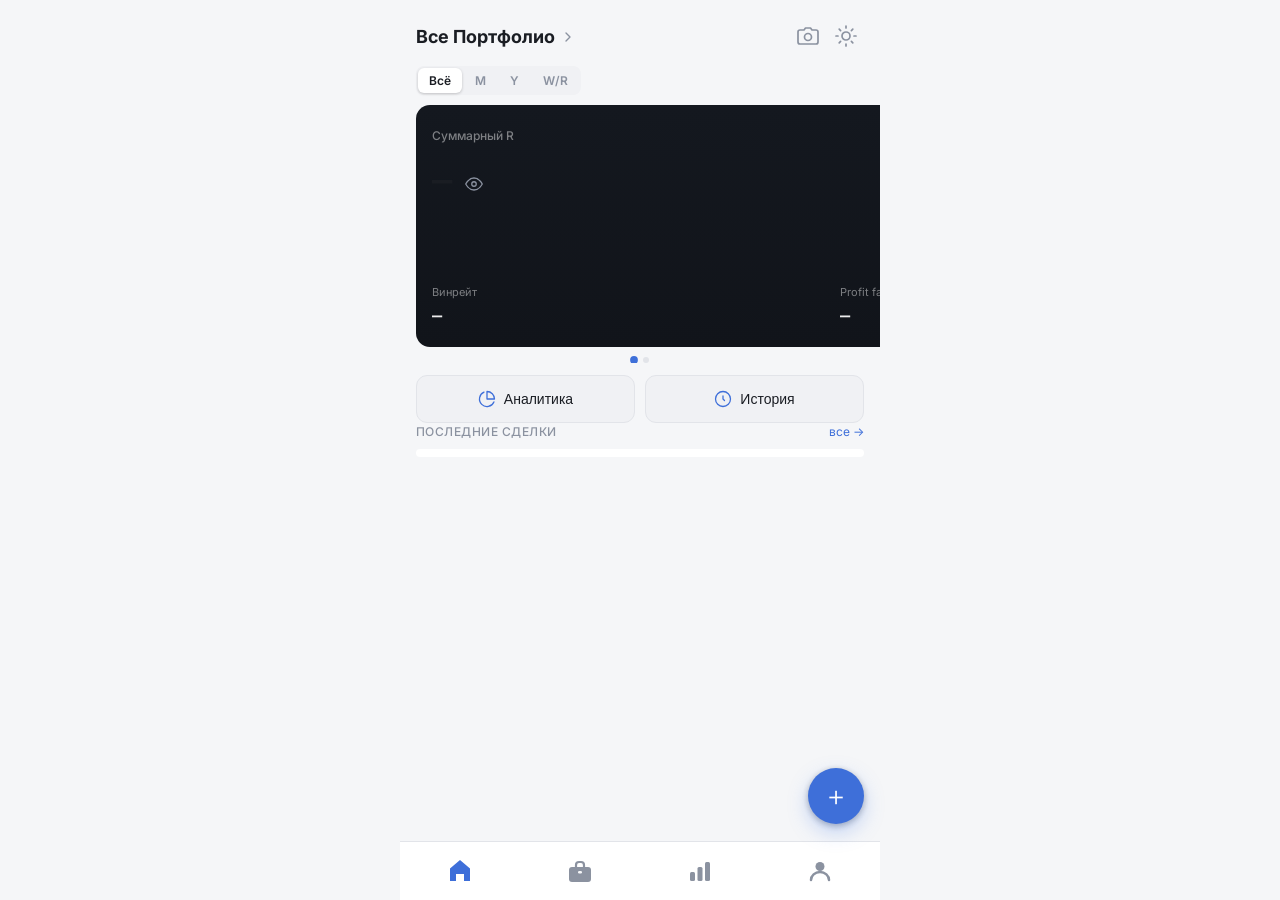
==== index.html @ 83c40e51 "feat: полноэкранный экран добавления актива" ====
<!DOCTYPE html>
<html lang="ru">
<head>
<meta charset="UTF-8">
<meta name="viewport" content="width=device-width, initial-scale=1.0, maximum-scale=1.0, user-scalable=no">
<meta http-equiv="Cache-Control" content="no-cache, no-store, must-revalidate">
<meta http-equiv="Pragma" content="no-cache">
<meta http-equiv="Expires" content="0">
<title>PnL Tracker</title>
<script src="https://telegram.org/js/telegram-web-app.js"></script>
<script>
  // Применяем тему максимально рано, чтобы избежать мигания
  // неправильным фоном при первой отрисовке
  (function () {
    try {
      var mode = localStorage.getItem('pnl_theme_mode') || 'auto';
      var resolved = mode;
      if (mode === 'auto') {
        var tgScheme = window.Telegram && window.Telegram.WebApp && window.Telegram.WebApp.colorScheme;
        resolved = tgScheme === 'light' || tgScheme === 'dark'
          ? tgScheme
          : (window.matchMedia && window.matchMedia('(prefers-color-scheme: light)').matches ? 'light' : 'dark');
      }
      document.documentElement.dataset.theme = resolved;
    } catch (e) {}
  })();
</script>
<link rel="preconnect" href="https://fonts.googleapis.com">
<link href="https://fonts.googleapis.com/css2?family=Inter:wght@400;500;600&family=JetBrains+Mono:wght@400;500;600&display=swap" rel="stylesheet">
<link rel="stylesheet" href="styles.css?v=20260726m">
</head>
<body>

<div id="app">

  <!-- ============ ОНБОРДИНГ ============ -->
  <div class="screen active" id="screen-onboarding">
    <div id="onboarding-slides"></div>
  </div>

  <!-- ============ ДАШБОРД ============ -->
  <div class="screen" id="screen-dashboard">
    <div class="header">
      <button class="dash-portfolio-title-btn" id="dash-portfolio-title-btn">
        <span>Все Портфолио</span>
        <svg width="16" height="16" viewBox="0 0 24 24" fill="none" stroke="currentColor" stroke-width="2" stroke-linecap="round" stroke-linejoin="round"><polyline points="9 18 15 12 9 6"/></svg>
      </button>
      <div style="display:flex;align-items:center;gap:2px;">
        <button class="icon-btn hdr-icon-btn" id="dash-screenshot-btn" title="Сохранить карточку">
          <svg width="22" height="22" viewBox="0 0 22 22" fill="none"><path d="M8.5 3L7 5H3C2 5 1 6 1 7V17C1 18 2 19 3 19H19C20 19 21 18 21 17V7C21 6 20 5 19 5H15L13.5 3H8.5Z" stroke="currentColor" stroke-width="1.7" stroke-linejoin="round" fill="none"/><circle cx="11" cy="12" r="3.5" stroke="currentColor" stroke-width="1.7" fill="none"/></svg>
        </button>
        <button class="icon-btn hdr-icon-btn" id="dash-theme-btn" title="Сменить тему">
          <svg width="22" height="22" viewBox="0 0 22 22" fill="none"><path d="M11 3V1M11 21V19M3 11H1M21 11H19M5.6 5.6L4.2 4.2M17.8 17.8L16.4 16.4M5.6 16.4L4.2 17.8M17.8 4.2L16.4 5.6" stroke="currentColor" stroke-width="1.7" stroke-linecap="round"/><circle cx="11" cy="11" r="4" stroke="currentColor" stroke-width="1.7" fill="none"/></svg>
        </button>
      </div>
    </div>

    <!-- Шторка Все Портфолио -->
    <div class="ps-overlay hidden" id="portfolios-sheet-overlay">
      <div class="ps-sheet" id="portfolios-sheet">
        <div class="ps-handle"></div>
        <div class="ps-header">
          <span class="ps-title">Все Портфолио</span>
          <button class="ps-close" id="portfolios-sheet-close">
            <svg width="20" height="20" viewBox="0 0 24 24" fill="none" stroke="currentColor" stroke-width="2" stroke-linecap="round"><line x1="18" y1="6" x2="6" y2="18"/><line x1="6" y1="6" x2="18" y2="18"/></svg>
          </button>
        </div>

        <div class="ps-body">
          <div class="ps-list">

            <div class="ps-item" id="ps-trading">
              <div class="ps-avatar" style="background:#5B8DEF;">
                <svg width="20" height="20" viewBox="0 0 24 24" fill="none" stroke="#fff" stroke-width="1.8" stroke-linecap="round" stroke-linejoin="round"><polyline points="22 7 13.5 15.5 8.5 10.5 2 17"/><polyline points="16 7 22 7 22 13"/></svg>
              </div>
              <div class="ps-info">
                <div class="ps-name">Трейдинг журнал</div>
                <div class="ps-sub">Фьючерсы · AlfaRadar</div>
              </div>
              <div class="ps-right">
                <div class="ps-value" id="ps-trading-value">—</div>
                <div class="ps-pnl positive" id="ps-trading-pnl">—</div>
              </div>
              <svg class="ps-check" id="ps-trading-check" width="20" height="20" viewBox="0 0 24 24" fill="none" stroke="#5B8DEF" stroke-width="2.5" stroke-linecap="round"><polyline points="20 6 9 17 4 12"/></svg>
            </div>

            <div class="ps-item" id="ps-spot">
              <div class="ps-avatar" style="background:#F7931A;">
                <svg width="20" height="20" viewBox="0 0 24 24" fill="none" stroke="#fff" stroke-width="1.8" stroke-linecap="round" stroke-linejoin="round"><circle cx="12" cy="12" r="10"/><line x1="12" y1="8" x2="12" y2="12"/><line x1="12" y1="16" x2="12.01" y2="16"/></svg>
              </div>
              <div class="ps-info">
                <div class="ps-name">Спот портфель</div>
                <div class="ps-sub" id="ps-spot-sub">Холд активы</div>
              </div>
              <div class="ps-right">
                <div class="ps-value" id="ps-spot-value">—</div>
                <div class="ps-pnl" id="ps-spot-pnl">—</div>
              </div>
              <svg class="ps-check hidden" id="ps-spot-check" width="20" height="20" viewBox="0 0 24 24" fill="none" stroke="#5B8DEF" stroke-width="2.5" stroke-linecap="round"><polyline points="20 6 9 17 4 12"/></svg>
            </div>

          </div>

          <button class="ps-add-btn" id="ps-add-portfolio-btn">
            <svg width="18" height="18" viewBox="0 0 24 24" fill="none" stroke="currentColor" stroke-width="2" stroke-linecap="round"><line x1="12" y1="5" x2="12" y2="19"/><line x1="5" y1="12" x2="19" y2="12"/></svg>
            Добавить портфель
          </button>
        </div>
      </div>
    </div>

    <div class="dash-filter-row">
      <div class="dash-tabs" id="dash-tabs">
        <button class="dash-tab active" data-view="all">Всё</button>
        <button class="dash-tab" data-view="month">М</button>
        <button class="dash-tab" data-view="year">Y</button>
        <button class="dash-tab" data-view="winrate">W/R</button>
      </div>
      <select class="dash-subfilter hidden" id="dash-subfilter"></select>
    </div>

    <!-- Свайп-карточки -->
    <div class="dash-cards-wrap" id="dash-card-section">
      <div class="dash-cards-slider" id="dash-cards-slider">

        <!-- Карточка 1: Журнал P&L -->
        <div class="dash-card-slide">
          <div class="pnl-card" id="dash-pnl-card">
            <div class="pnl-card-top">
              <div class="pnl-card-label" id="dash-pnl-label">Суммарный R</div>
              <div class="pnl-mode-switch" id="dash-pnl-mode-switch">
                <button class="pnl-mode-btn" data-mode="r">R</button>
                <button class="pnl-mode-btn" data-mode="usd">$</button>
                <button class="pnl-mode-btn" data-mode="pct">%</button>
              </div>
            </div>
            <div class="pnl-row">
              <span class="pnl-value mono" id="dash-pnl">—</span>
              <button class="dash-eye-btn" id="dash-hide-btn" title="Скрыть/показать">
                <svg width="18" height="18" viewBox="0 0 24 24" fill="none" stroke="currentColor" stroke-width="1.7" stroke-linecap="round" stroke-linejoin="round" id="dash-eye-icon">
                  <path d="M1 12s4-8 11-8 11 8 11 8-4 8-11 8-11-8-11-8z"/><circle cx="12" cy="12" r="3"/>
                </svg>
              </button>
            </div>
            <canvas class="equity-chart" id="dash-equity-chart"></canvas>
            <div class="metrics-row">
              <div class="metric-card">
                <div class="metric-label">Винрейт</div>
                <div class="metric-value mono" id="dash-winrate">—</div>
              </div>
              <div class="metric-card">
                <div class="metric-label">Profit factor</div>
                <div class="metric-value mono" id="dash-pf">—</div>
              </div>
              <div class="metric-card">
                <div class="metric-label">Сделок</div>
                <div class="metric-value mono" id="dash-count">—</div>
              </div>
            </div>
          </div>
        </div>

        <!-- Карточка 2: Спот портфель -->
        <div class="dash-card-slide">
          <div class="pnl-card">
            <div class="pnl-card-top">
              <div class="pnl-card-label">Спот портфель</div>
              <button class="dash-action-btn-sm" id="dash-portfolio-add-btn" style="margin:0;">+ монета</button>
            </div>
            <div class="pnl-row" style="margin-bottom:4px;">
              <span class="pnl-value mono" id="dash-portfolio-value">—</span>
            </div>
            <div style="font-size:13px;color:var(--text-muted);margin-bottom:14px;" id="dash-portfolio-pnl">—</div>
            <div id="dash-portfolio-list"></div>
          </div>
        </div>

      </div>

      <!-- Точки навигации -->
      <div class="dash-dots">
        <span class="dash-dot active" data-idx="0"></span>
        <span class="dash-dot" data-idx="1"></span>
      </div>
    </div>

    <div class="dash-action-btns">
      <button class="dash-action-btn" id="dash-go-analytics-btn">
        <svg width="18" height="18" viewBox="0 0 24 24" fill="none" stroke="currentColor" stroke-width="1.7" stroke-linecap="round" stroke-linejoin="round"><path d="M21.21 15.89A10 10 0 118 2.83"/><path d="M22 12A10 10 0 0012 2v10z"/></svg>
        Аналитика
      </button>
      <button class="dash-action-btn" id="dash-go-journal-btn">
        <svg width="18" height="18" viewBox="0 0 24 24" fill="none" stroke="currentColor" stroke-width="1.7" stroke-linecap="round" stroke-linejoin="round"><polyline points="12 8 12 12 14 14"/><circle cx="12" cy="12" r="10"/></svg>
        История
      </button>
    </div>

    <div class="section" id="dash-recent-section">
      <div style="display:flex;align-items:center;justify-content:space-between;margin-bottom:8px;">
        <div class="section-label" style="margin-bottom:0;">Последние сделки</div>
        <span id="dash-see-all-btn" style="font-size:12px;color:var(--accent);cursor:pointer;">все →</span>
      </div>
      <div class="card" id="dash-recent-list" style="padding:4px 16px;"></div>
    </div>

    <!-- Шторка создания нового портфеля -->
    <div class="ps-overlay hidden" id="new-portfolio-overlay">
      <div class="ps-sheet" id="new-portfolio-sheet">
        <div class="ps-handle"></div>
        <div class="ps-header">
          <span class="ps-title">Новое портфолио</span>
          <button class="ps-close" id="new-portfolio-close">
            <svg width="20" height="20" viewBox="0 0 24 24" fill="none" stroke="currentColor" stroke-width="2" stroke-linecap="round"><line x1="18" y1="6" x2="6" y2="18"/><line x1="6" y1="6" x2="18" y2="18"/></svg>
          </button>
        </div>
        <div class="ps-body">
          <div style="padding:0 20px 20px;">
            <label style="font-size:13px;color:#888;display:block;margin-bottom:8px;">Название Портфолио</label>
            <input type="text" id="new-portfolio-name" placeholder="" class="np-input" style="margin-bottom:20px;">

            <label style="font-size:13px;color:#888;display:block;margin-bottom:12px;">Выберите цвет</label>
            <div class="np-colors" id="np-colors">
              <button class="np-color active" data-color="#00BCD4" style="background:#00BCD4;"></button>
              <button class="np-color" data-color="#7C4DFF" style="background:#7C4DFF;"></button>
              <button class="np-color" data-color="#AB47BC" style="background:#AB47BC;"></button>
              <button class="np-color" data-color="#F7931A" style="background:#F7931A;"></button>
              <button class="np-color" data-color="#5B8DEF" style="background:#5B8DEF;"></button>
              <button class="np-color" data-color="#4CAF50" style="background:#4CAF50;"></button>
            </div>

            <div class="np-toggle-row" style="margin:20px 0;">
              <div>
                <div style="font-size:15px;font-weight:600;color:#111;">Учитывать в общей сводке</div>
                <div style="font-size:12px;color:#888;margin-top:2px;">Учитывать в сводке всех портфолио</div>
              </div>
              <label class="np-toggle">
                <input type="checkbox" id="np-include" checked>
                <span class="np-toggle-slider"></span>
              </label>
            </div>

            <button class="np-submit-btn" id="new-portfolio-submit">Создать Портфолио</button>
          </div>
        </div>
      </div>
    </div>

    <!-- Экран выбора актива -->
    <div class="ps-overlay hidden" id="asset-picker-overlay">
      <div class="ps-sheet asset-picker-sheet" id="asset-picker-sheet">
        <div class="ps-handle"></div>
        <div class="ps-header">
          <button class="ps-close" id="asset-picker-back">
            <svg width="20" height="20" viewBox="0 0 24 24" fill="none" stroke="currentColor" stroke-width="2" stroke-linecap="round"><polyline points="15 18 9 12 15 6"/></svg>
          </button>
          <span class="ps-title">Выберите актив</span>
          <div style="width:32px;"></div>
        </div>
        <div style="padding:12px 20px 8px;">
          <div class="asset-search-wrap">
            <svg width="16" height="16" viewBox="0 0 24 24" fill="none" stroke="#999" stroke-width="2" stroke-linecap="round"><circle cx="11" cy="11" r="8"/><line x1="21" y1="21" x2="16.65" y2="16.65"/></svg>
            <input type="text" id="asset-search-input" placeholder="Bitcoin" class="asset-search-input">
          </div>
        </div>
        <div class="asset-list" id="asset-list">
          <div class="asset-loading">Загрузка...</div>
        </div>
      </div>
    </div>

    <!-- Модалка добавления монеты -->
    <!-- Экран добавления актива в спот портфель -->
    <div class="screen hidden" id="screen-add-asset">
      <div class="add-asset-header">
        <button class="add-asset-back" id="add-asset-back">
          <svg width="22" height="22" viewBox="0 0 24 24" fill="none" stroke="currentColor" stroke-width="2" stroke-linecap="round"><polyline points="15 18 9 12 15 6"/></svg>
        </button>
        <div class="add-asset-header-coin">
          <img class="add-asset-coin-icon" id="add-asset-coin-icon" src="" alt="">
          <div class="add-asset-coin-placeholder" id="add-asset-coin-placeholder"></div>
          <span class="add-asset-coin-name" id="add-asset-coin-name">Bitcoin</span>
          <span class="add-asset-coin-ticker" id="add-asset-coin-ticker">BTC</span>
        </div>
      </div>

      <!-- Табы Покупка / Продажа -->
      <div class="add-asset-tabs">
        <button class="add-asset-tab active" data-type="buy">Покупка</button>
        <button class="add-asset-tab" data-type="sell">Продажа</button>
        <button class="add-asset-tab" data-type="transfer">Трансфер</button>
      </div>

      <div class="add-asset-body">
        <!-- Сумма -->
        <div class="add-asset-field-label">Сумма</div>
        <div class="add-asset-input-row">
          <input type="number" id="portfolio-amount-input" class="add-asset-input" placeholder="0" step="any">
          <span class="add-asset-input-unit" id="add-asset-unit">BTC</span>
        </div>

        <!-- Цена -->
        <div class="add-asset-field-label">Цена</div>
        <div class="add-asset-input-row">
          <input type="number" id="portfolio-price-input" class="add-asset-input" placeholder="0.00" step="any">
          <span class="add-asset-input-unit">USD</span>
        </div>
        <div class="add-asset-price-toggle">
          <button class="add-asset-price-btn active" id="add-asset-market-btn">Рынок</button>
          <button class="add-asset-price-btn" id="add-asset-custom-btn">Custom</button>
        </div>

        <!-- Всего -->
        <div class="add-asset-field-label">Всего</div>
        <div class="add-asset-input-row">
          <input type="number" id="portfolio-total-input" class="add-asset-input" placeholder="0" step="any">
          <span class="add-asset-input-unit">USD</span>
        </div>

        <!-- Дата -->
        <div class="add-asset-rows-card">
          <div class="add-asset-row-item">
            <span class="add-asset-row-label">Дата</span>
            <div class="add-asset-row-right">
              <span id="add-asset-date-display"></span>
              <svg width="16" height="16" viewBox="0 0 24 24" fill="none" stroke="#ccc" stroke-width="2" stroke-linecap="round"><polyline points="9 18 15 12 9 6"/></svg>
            </div>
            <input type="date" id="portfolio-date-input" class="add-asset-date-hidden">
          </div>
          <div class="add-asset-row-item">
            <span class="add-asset-row-label">Время</span>
            <div class="add-asset-row-right">
              <span id="add-asset-time-display"></span>
              <svg width="16" height="16" viewBox="0 0 24 24" fill="none" stroke="#ccc" stroke-width="2" stroke-linecap="round"><polyline points="9 18 15 12 9 6"/></svg>
            </div>
            <input type="time" id="portfolio-time-input" class="add-asset-date-hidden">
          </div>
        </div>
      </div>

      <div class="add-asset-footer">
        <button class="add-asset-submit" id="portfolio-modal-submit">Добавить транзакцию</button>
      </div>

      <input type="hidden" id="portfolio-symbol-input">
    </div>

    <div class="section hidden" id="dash-empty-state">
      <div class="empty-state">
        <div class="empty-icon">📊</div>
        <div class="empty-title">Пока нет сделок</div>
        <div class="empty-text">Подключи биржу или добавь сделку вручную</div>
        <button class="btn btn-primary" id="dash-connect-btn">🔌 Подключить BingX</button>
        <button class="btn btn-ghost" id="dash-manual-btn" style="margin-top:8px;">+ Добавить вручную</button>
      </div>
    </div>

    <button class="fab" id="dash-fab-btn" title="Добавить сделку" aria-label="Добавить сделку">＋</button>
  </div>

  <!-- ============ ЖУРНАЛ СДЕЛОК ============ -->
  <div class="screen" id="screen-journal">
    <div class="header">
      <h1>Журнал</h1>
      <button class="icon-btn" id="journal-add-btn">＋</button>
    </div>

    <div class="tabs-row" id="journal-tabs">
      <button class="tab-chip active" data-view="all">Общая</button>
      <button class="tab-chip" data-view="month">По месяцам</button>
      <button class="tab-chip" data-view="year">По годам</button>
      <button class="tab-chip" data-view="winrate">По винрейту</button>
      <button class="tab-chip" data-view="symbol">По тикерам</button>
    </div>

    <!-- Селектор периода/значения — появляется только для нужных вкладок -->
    <div class="section hidden" id="journal-subfilter" style="margin-bottom: 8px;">
      <select id="journal-subfilter-select"></select>
    </div>

    <!-- Сводка по текущему отфильтрованному периоду/срезу -->
    <div class="section" id="journal-summary-row">
      <div class="journal-summary-left">
        <span id="journal-summary-count">0 сделок</span>
        <span class="journal-summary-dot">·</span>
        <span id="journal-summary-winrate">винрейт —</span>
        <span class="journal-summary-dot">·</span>
        <span id="journal-summary-rr" class="mono">R —</span>
      </div>
      <div class="pnl-mode-switch" id="pnl-mode-switch">
        <button class="pnl-mode-btn active" data-mode="r">R</button>
        <button class="pnl-mode-btn" data-mode="usd">$</button>
        <button class="pnl-mode-btn" data-mode="pct">%</button>
      </div>
    </div>

    <div class="section" id="journal-table-wrap" style="padding: 0 16px;">
      <table class="trades-table" id="journal-table">
        <thead>
          <tr>
            <th data-sort="trade_date">Дата</th>
            <th data-sort="symbol">Тикер</th>
            <th data-sort="direction">Напр.</th>
            <th data-sort="result_r">R</th>
            <th data-sort="result">Итог</th>
          </tr>
        </thead>
        <tbody id="journal-table-body">
          <!-- заполняется через JS -->
        </tbody>
      </table>
    </div>

    <div class="section hidden" id="journal-empty-state">
      <div class="empty-state">
        <div class="empty-icon">📋</div>
        <div class="empty-title">Сделок не найдено</div>
        <div class="empty-text">Попробуй изменить фильтры или добавь первую сделку</div>
      </div>
    </div>
  </div>

  <!-- ============ ДЕТАЛЬ СДЕЛКИ ============ -->
  <div class="screen" id="screen-trade-detail">
    <div class="detail-header">
      <button class="icon-btn" id="detail-back-btn">←</button>
      <h1 id="detail-symbol">—</h1>
      <button class="icon-btn" id="detail-edit-btn" title="Редактировать сделку">✏️</button>
      <button class="icon-btn" id="detail-favorite-btn" title="Добавить в избранное">☆</button>
      <span class="source-badge" id="detail-source-badge">—</span>
    </div>

    <div class="section">
      <div class="detail-pnl-block">
        <div class="pnl-value mono" id="detail-pnl">—</div>
        <div class="detail-pnl-sub" id="detail-pnl-sub">—</div>
      </div>

      <div class="detail-grid">
        <div class="metric-card">
          <div class="metric-label">Вход</div>
          <div class="metric-value mono" id="detail-entry">—</div>
        </div>
        <div class="metric-card">
          <div class="metric-label">Выход</div>
          <div class="metric-value mono" id="detail-exit">—</div>
        </div>
        <div class="metric-card">
          <div class="metric-label">Размер</div>
          <div class="metric-value mono" id="detail-size">—</div>
        </div>
        <div class="metric-card">
          <div class="metric-label">Leverage</div>
          <div class="metric-value mono" id="detail-leverage">—</div>
        </div>
      </div>
    </div>

    <div class="section">
      <div class="section-label">Теги</div>
      <div class="tags-row" id="detail-tags"></div>
    </div>

    <div class="section">
      <div class="section-label">Заметка</div>
      <div class="note-input-wrap">
        <textarea id="detail-note" rows="4" placeholder="Почему вошёл, что по плану, что не по плану..."></textarea>
        <div class="note-actions">
          <button class="note-icon-btn" id="detail-attach-btn" title="Прикрепить скриншот"><svg viewBox="0 0 24 24"><path d="M21.44 11.05l-9.19 9.19a6 6 0 01-8.49-8.49l9.19-9.19a4 4 0 015.66 5.66l-9.2 9.19a2 2 0 01-2.83-2.83l8.49-8.48"/></svg></button>
          <button class="note-icon-btn" id="detail-mic-btn" title="Голосовой ввод"><svg viewBox="0 0 24 24"><rect x="9" y="2" width="6" height="11" rx="3"/><path d="M19 10v2a7 7 0 01-14 0v-2M12 19v3M8 22h8"/></svg></button>
        </div>
      </div>
      <input type="file" id="detail-attach-input" accept="image/*" multiple style="display:none">
      <button class="btn btn-secondary btn-block" id="detail-save-note-btn" style="margin-top: 10px;">Сохранить заметку</button>
    </div>

    <div class="section" id="detail-screenshots-section" style="display:none">
      <div class="section-label">Скриншоты</div>
      <div class="screenshots-grid" id="detail-attachments"></div>
      <button class="btn btn-ghost btn-block screenshots-add-btn" id="detail-screenshots-add-btn">+ Добавить скриншот</button>
    </div>

    <div class="section">
      <button class="btn btn-danger-ghost btn-block" id="detail-delete-btn">Удалить сделку</button>
    </div>
  </div>

  <!-- ============ ДОБАВИТЬ / РЕДАКТИРОВАТЬ СДЕЛКУ ============ -->
  <div class="screen" id="screen-add-trade">
    <div class="detail-header" style="align-items: flex-start;">
      <button class="icon-btn" id="add-back-btn">←</button>
      <div style="flex: 1;">
        <h1 style="margin-bottom: 4px;" id="add-trade-title">Новая сделка</h1>
        <div class="date-time-row">
          <input type="date" id="add-trade-date" class="date-inline-input">
          <input type="time" id="add-trade-time" class="date-inline-input">
        </div>
      </div>
      <span style="width: 32px;"></span>
    </div>

    <div class="section">
      <label class="field-label" style="margin-top: 0;">Актив</label>
      <select id="add-symbol-select"></select>
      <div class="hidden" id="add-symbol-new-wrapper" style="margin-top: 8px;">
        <input type="text" id="add-symbol-new-input" placeholder="Новый тикер, например SOLUSDT" style="width: 100%;">
      </div>

      <label class="field-label">Направление</label>
      <div class="direction-toggle">
        <button type="button" class="direction-btn long active" id="add-direction-long" data-value="long">Long</button>
        <button type="button" class="direction-btn short" id="add-direction-short" data-value="short">Short</button>
      </div>

      <label class="field-label">Risk Reward</label>
      <div class="result-r-row">
        <input type="number" class="mono-input" id="add-result-r" placeholder="2.0" step="0.1" min="0">
        <div class="pnl-mode-switch" id="add-rr-type-switch">
          <button type="button" class="pnl-mode-btn active" data-rrtype="r">R</button>
          <button type="button" class="pnl-mode-btn" data-rrtype="usd">$</button>
          <button type="button" class="pnl-mode-btn" data-rrtype="pct">%</button>
        </div>
      </div>
      <div class="field-hint" id="rr-hint">Вводи как положительное число — знак определяется результатом ниже</div>

      <label class="field-label">Результат</label>
      <div class="outcome-toggle">
        <button type="button" class="outcome-btn win" id="add-outcome-win" data-value="win">Прибыль</button>
        <button type="button" class="outcome-btn loss" id="add-outcome-loss" data-value="loss">Убыток</button>
        <button type="button" class="outcome-btn breakeven" id="add-outcome-breakeven" data-value="breakeven">Безубыток</button>
      </div>

      <label class="field-label">Сетап</label>
      <div class="multi-tag-row" id="add-tags-setup">
        <button type="button" class="multi-tag-btn" data-tag="OB+FVG">OB+FVG</button>
        <button type="button" class="multi-tag-btn" data-tag="SMT Divergence">SMT Divergence</button>
        <button type="button" class="multi-tag-btn" data-tag="BoS/CHoCH">BoS/CHoCH</button>
        <button type="button" class="multi-tag-btn" data-tag="Liquidity Sweep">Liquidity Sweep</button>
      </div>

      <label class="field-label">Сессия</label>
      <div class="multi-tag-row" id="add-tags-session">
        <button type="button" class="multi-tag-btn" data-tag="London KZ">London KZ</button>
        <button type="button" class="multi-tag-btn" data-tag="NY KZ">NY KZ</button>
      </div>

      <button type="button" class="details-toggle" id="add-details-toggle">
        <span class="details-toggle-icon">＋</span>
        <span>Детали сделки (вход, выход, размер, плечо)</span>
      </button>

      <div class="hidden" id="add-details-fields">
        <div>
          <label class="field-label" style="margin-top: 0;">Вход</label>
          <input type="number" class="mono-input" id="add-entry-price" placeholder="—" step="any">
        </div>
        <div>
          <label class="field-label" style="margin-top: 0;">Выход</label>
          <input type="number" class="mono-input" id="add-exit-price" placeholder="—" step="any">
        </div>
        <div>
          <label class="field-label" style="margin-top: 0;">Размер</label>
          <input type="number" class="mono-input" id="add-size" placeholder="—" step="any">
        </div>
        <div>
          <label class="field-label" style="margin-top: 0;">Leverage</label>
          <input type="number" class="mono-input" id="add-leverage" placeholder="—" step="1" min="1">
        </div>
      </div>

      <label class="field-label">Заметка (необязательно)</label>
      <div class="note-input-wrap">
        <textarea id="add-note" rows="3" placeholder="Контекст входа..."></textarea>
        <div class="note-actions">
          <button class="note-icon-btn" id="add-attach-btn" title="Прикрепить скриншот"><svg viewBox="0 0 24 24"><path d="M21.44 11.05l-9.19 9.19a6 6 0 01-8.49-8.49l9.19-9.19a4 4 0 015.66 5.66l-9.2 9.19a2 2 0 01-2.83-2.83l8.49-8.48"/></svg></button>
          <button class="note-icon-btn" id="add-mic-btn" title="Голосовой ввод"><svg viewBox="0 0 24 24"><rect x="9" y="2" width="6" height="11" rx="3"/><path d="M19 10v2a7 7 0 01-14 0v-2M12 19v3M8 22h8"/></svg></button>
        </div>
      </div>
      <input type="file" id="add-attach-input" accept="image/*" multiple style="display:none">
      <div class="note-attachments" id="add-attachments"></div>

      <button class="btn btn-primary btn-block" id="add-submit-btn" style="margin-top: 18px;">Добавить сделку</button>
    </div>
  </div>

  <!-- ============ АНАЛИТИКА ============ -->
  <div class="screen" id="screen-analytics">
    <div class="header">
      <h1>Аналитика</h1>
    </div>

    <div class="section">
      <div class="section-label">R по сетапам и сессиям</div>
      <div class="card" id="analytics-by-tag">
        <!-- заполняется через JS -->
      </div>
    </div>

    <div class="section hidden" id="analytics-empty-state">
      <div class="empty-state">
        <div class="empty-icon">📈</div>
        <div class="empty-title">Пока нет данных</div>
        <div class="empty-text">Добавь сделку с сетапом или сессией — здесь появится R по каждому из них</div>
      </div>
    </div>
  </div>

  <!-- ============ ПОДКЛЮЧЕНИЕ БИРЖИ ============ -->
  <div class="screen" id="screen-exchange">
    <div class="detail-header">
      <button class="icon-btn" id="exchange-back-btn">←</button>
      <h1>Подключение биржи</h1>
      <span style="width: 32px;"></span>
    </div>

    <div class="section" style="margin-top: 12px;">
      <div class="exchange-status-card">
        <div class="exchange-icon">B</div>
        <div class="exchange-info">
          <div class="exchange-name">BingX</div>
          <div class="exchange-sub" id="exchange-status-text">Проверка...</div>
        </div>
        <div id="exchange-sync-wrap" class="hidden">
          <button class="btn btn-sm" id="exchange-sync-btn" style="background: var(--accent-bg); color: var(--accent);">↻ Синхронизировать</button>
        </div>
      </div>

      <div id="exchange-form-wrap">
        <label class="field-label">API key</label>
        <input type="text" id="exchange-api-key" placeholder="Вставь API key" autocomplete="off">

        <label class="field-label">Secret key</label>
        <input type="password" id="exchange-secret-key" placeholder="Вставь Secret key" autocomplete="off">

        <div class="security-note" style="margin-top: 16px;">
          <span>🛡️</span>
          <span>Используется только read-only доступ. Торговые и выводные права не нужны — отключи их при создании ключа.</span>
        </div>

        <button class="btn btn-primary btn-block" id="exchange-connect-btn" style="margin-top: 16px;">Подключить</button>
      </div>

      <div id="exchange-connected-wrap" class="hidden">
        <div class="exchange-balance-card" id="exchange-balance-card"></div>
        <div class="field-hint" id="exchange-last-sync-text" style="margin-top: 8px; text-align: center;"></div>
        <button class="btn btn-block" id="exchange-disconnect-btn" style="margin-top: 16px; background: var(--danger-bg); color: var(--danger);">Отключить BingX</button>
      </div>
    </div>
  </div>

  <!-- ============ НАСТРОЙКИ ============ -->
  <div class="screen" id="screen-settings">
    <div class="header">
      <h1>Настройки</h1>
    </div>

    <div class="section">
      <div class="settings-profile">
        <div class="avatar-circle" id="settings-avatar">Я</div>
        <div>
          <div class="settings-name" id="settings-name">—</div>
          <div class="settings-handle" id="settings-handle">—</div>
        </div>
      </div>

      <div class="section-label">Внешний вид</div>
      <div class="theme-switch" id="theme-switch">
        <button class="theme-btn" data-theme="auto">Авто</button>
        <button class="theme-btn" data-theme="light">Светлая</button>
        <button class="theme-btn" data-theme="dark">Тёмная</button>
      </div>

      <div class="section-label">Торговля</div>
      <div class="risk-input-row">
        <span class="risk-label">Депозит</span>
        <div class="risk-field">
          <span class="risk-currency">$</span>
          <input type="number" id="settings-deposit" placeholder="10000" step="100" min="1">
        </div>
      </div>
      <div class="risk-input-row">
        <span class="risk-label">Риск на сделку (по умолч.)</span>
        <div style="display:flex; gap:8px; align-items:center;">
          <div class="risk-field">
            <span class="risk-currency">$</span>
            <input type="number" id="settings-risk-usd" placeholder="50" step="1" min="1">
          </div>
          <div class="risk-field">
            <span class="risk-currency">%</span>
            <input type="number" id="settings-risk-pct" placeholder="0.25" step="0.01" min="0.01">
          </div>
        </div>
      </div>
      <div class="field-hint" style="margin-bottom: 16px;">Риск на сделку можно переопределить отдельно для каждой сделки</div>

      <div class="section-label">Поделиться</div>
      <div class="share-block" id="share-block">
        <div class="share-desc">Публичная ссылка — все желающие смогут посмотреть твои сделки и статистику.</div>
        <div class="share-link-row hidden" id="share-link-row">
          <input type="text" id="share-link-input" readonly>
          <button class="btn-icon-copy" id="share-copy-btn" title="Скопировать">⎘</button>
        </div>
        <div class="share-actions">
          <button class="btn btn-primary btn-sm" id="share-generate-btn">🔗 Создать ссылку</button>
          <button class="btn btn-ghost btn-sm hidden" id="share-revoke-btn">Отозвать</button>
        </div>
      </div>

      <div class="section-label">Данные</div>
      <div class="settings-row" id="settings-exchange-row">
        <div class="settings-row-left"><span class="row-icon">🔌</span>Подключение биржи</div>
        <span class="settings-row-value">→</span>
      </div>
      <div class="settings-row">
        <div class="settings-row-left"><span class="row-icon">⬇️</span>Экспорт в CSV</div>
        <span class="settings-row-value">→</span>
      </div>
      <div class="settings-row" id="settings-delete-row">
        <div class="settings-row-left" style="color: var(--danger);"><span class="row-icon">🗑️</span>Удалить все данные</div>
      </div>
    </div>
  </div>

  <!-- ============ ТАБ-БАР ============ -->
  <div class="tab-bar hidden" id="tab-bar">
    <!-- Дашборд — домик -->
    <button class="tab-item active" data-screen="dashboard">
      <svg width="26" height="26" viewBox="0 0 26 26" fill="none" xmlns="http://www.w3.org/2000/svg">
        <path d="M3 10.5L13 2L23 10.5V23H17V16H9V23H3V10.5Z" fill="currentColor"/>
      </svg>
    </button>
    <!-- Журнал — портфель -->
    <button class="tab-item" data-screen="journal">
      <svg width="26" height="26" viewBox="0 0 26 26" fill="none" xmlns="http://www.w3.org/2000/svg">
        <rect x="2" y="9" width="22" height="15" rx="3" fill="currentColor"/>
        <path d="M9 9V7C9 5.34 10.34 4 12 4H14C15.66 4 17 5.34 17 7V9" stroke="currentColor" stroke-width="2.2" stroke-linecap="round" fill="none"/>
        <rect x="11" y="13" width="4" height="2.5" rx="1.2" fill="var(--bg)"/>
      </svg>
    </button>
    <!-- Аналитика — столбики -->
    <button class="tab-item" data-screen="analytics">
      <svg width="26" height="26" viewBox="0 0 26 26" fill="none" xmlns="http://www.w3.org/2000/svg">
        <rect x="3" y="14" width="5" height="9" rx="1.5" fill="currentColor"/>
        <rect x="10.5" y="9" width="5" height="14" rx="1.5" fill="currentColor"/>
        <rect x="18" y="4" width="5" height="19" rx="1.5" fill="currentColor"/>
      </svg>
    </button>
    <!-- Настройки — человечек -->
    <button class="tab-item" data-screen="settings">
      <svg width="26" height="26" viewBox="0 0 26 26" fill="none" xmlns="http://www.w3.org/2000/svg">
        <circle cx="13" cy="8.5" r="4.5" fill="currentColor"/>
        <path d="M4 22C4 17.58 8.03 14 13 14C17.97 14 22 17.58 22 22" stroke="currentColor" stroke-width="2.5" stroke-linecap="round" fill="none"/>
      </svg>
    </button>
  </div>

  <!-- ============ МОДАЛКА ПОДТВЕРЖДЕНИЯ ============ -->
  <div class="modal-overlay hidden" id="confirm-modal-overlay">
    <div class="modal-box">
      <div class="modal-title" id="confirm-modal-title">Удалить все данные?</div>
      <div class="modal-text" id="confirm-modal-text">Это действие удалит все сделки и сбросит баланс. Отменить будет нельзя.</div>
      <div class="modal-actions">
        <button class="btn btn-secondary" id="confirm-modal-cancel" style="flex: 1;">Отмена</button>
        <button class="btn" id="confirm-modal-confirm" style="flex: 1; background: var(--danger); color: #fff;">Удалить</button>
      </div>
    </div>
  </div>

</div>

<!-- Модал шейр-карточки — вне #app чтобы не обрезался overflow -->
<div class="modal-overlay hidden" id="share-card-overlay">
  <div class="share-card-modal">
    <div class="share-card-preview">
      <canvas id="share-canvas"></canvas>
    </div>
    <div class="share-card-actions">
      <button class="share-action-btn" id="share-action-save">
        <span class="share-action-icon">⬇</span>
        <span>Сохранить</span>
      </button>
      <button class="share-action-btn" id="share-action-telegram">
        <span class="share-action-icon tg-icon">✈</span>
        <span>Telegram</span>
      </button>
      <button class="share-action-btn" id="share-action-more">
        <span class="share-action-icon">···</span>
        <span>Больше</span>
      </button>
    </div>
    <button class="share-card-close" id="share-card-close">Закрыть</button>
  </div>
</div>

<script src="script.js?v=20260726m"></script>
  <!-- Lightbox для скриншотов -->
  <div class="attachment-lightbox" id="attachment-lightbox">
    <button class="attachment-lightbox-close" id="attachment-lightbox-close">✕</button>
    <img id="attachment-lightbox-img" src="" alt="">
  </div>
</body>
</html>
---- styles.css ----
/* ============================================
   PnL Tracker — стили
   Тема: тёмный терминал, моноширинные числа,
   мятно-зелёный/коралловый акценты PnL
   ============================================ */

:root {
  --bg: #0B0D11;
  --surface: #10131A;
  --surface-2: #161A21;
  --surface-3: #181C24;
  --border: #1B1F27;
  --border-soft: rgba(255, 255, 255, 0.04);

  --text: #E8EAED;
  --text-secondary: #9BA3B0;
  --text-muted: #5C6370;
  --text-faint: #76808F;

  --success: #3DDC97;
  --success-bg: rgba(61, 220, 151, 0.10);
  --danger: #E5534B;
  --danger-bg: rgba(229, 83, 75, 0.10);
  --accent: #5B8DEF;
  --accent-light: #7BA3F5;
  --accent-bg: rgba(91, 141, 239, 0.12);
  --warning: #E5A03D;
  --warning-bg: rgba(229, 160, 61, 0.12);

  --radius: 11px;
  --radius-sm: 8px;

  --font-body: 'Inter', -apple-system, BlinkMacSystemFont, sans-serif;
  --font-mono: 'JetBrains Mono', 'SF Mono', Consolas, monospace;
}

/* Светлая тема — те же переменные, другие значения.
   Текстовые акценты (success/danger/accent/warning) затемнены
   относительно тёмной темы, чтобы держать контраст на белом фоне;
   *-bg остаются лёгкими подложками под эти цвета. */
[data-theme="light"] {
  --bg: #F5F6F8;
  --surface: #FFFFFF;
  --surface-2: #F0F1F4;
  --surface-3: #E9EBEF;
  --border: #E2E4E9;
  --border-soft: rgba(0, 0, 0, 0.04);

  --text: #1A1D23;
  --text-secondary: #5B6270;
  --text-muted: #8B92A0;
  --text-faint: #A4ABB8;

  --success: #1F9D6B;
  --success-bg: rgba(31, 157, 107, 0.10);
  --danger: #C9362E;
  --danger-bg: rgba(201, 54, 46, 0.08);
  --accent: #3E6FD9;
  --accent-light: #5B8DEF;
  --accent-bg: rgba(62, 111, 217, 0.10);
  --warning: #B97A1D;
  --warning-bg: rgba(185, 122, 29, 0.10);
}

html {
  transition: background-color 0.15s ease;
}

body,
#app,
.screen {
  transition: background-color 0.15s ease, color 0.15s ease;
}

* {
  box-sizing: border-box;
  margin: 0;
  padding: 0;
}

html, body {
  background: var(--bg);
  color: var(--text);
  font-family: var(--font-body);
  font-size: 15px;
  line-height: 1.5;
  -webkit-font-smoothing: antialiased;
  height: 100%;
}

body {
  display: flex;
  justify-content: center;
}

/* Числовые значения — всегда моноширинный шрифт с табличным выравниванием */
.mono,
.pnl-value,
.metric-value,
.price-value,
.r-value {
  font-family: var(--font-mono);
  font-feature-settings: "tnum";
  font-variant-numeric: tabular-nums;
}

/* ============ Каркас приложения ============ */

#app {
  width: 100%;
  max-width: 480px;
  min-height: 100vh;
  display: flex;
  flex-direction: column;
  background: var(--bg);
  position: relative;
  overflow-x: hidden;
}

.screen {
  display: none;
  flex: 1;
  flex-direction: column;
  padding-bottom: 76px; /* место под таб-бар */
  animation: fade-in 0.15s ease;
}

.screen.active {
  display: flex;
}

@keyframes fade-in {
  from { opacity: 0; }
  to { opacity: 1; }
}

/* ============ Хедер ============ */

.header {
  display: flex;
  align-items: center;
  justify-content: space-between;
  padding: 18px 16px 12px;
}

.header h1 {
  font-size: 17px;
  font-weight: 600;
  letter-spacing: -0.01em;
}

.icon-btn {
  width: 32px;
  height: 32px;
  display: flex;
  align-items: center;
  justify-content: center;
  border-radius: var(--radius-sm);
  color: var(--text-secondary);
  background: none;
  border: none;
  cursor: pointer;
  font-size: 18px;
}

.icon-btn:hover {
  background: var(--surface);
  color: var(--text);
}

/* Иконки в шапке дашборда — в стиле таб-бара */
.hdr-icon-btn {
  color: var(--text-muted);
  width: 36px;
  height: 36px;
}

.hdr-icon-btn:hover,
.hdr-icon-btn.active {
  color: var(--accent);
  background: none;
}

/* ============ Карточки ============ */

.card {
  background: var(--surface);
  border-radius: var(--radius);
  padding: 16px;
}

.section {
  padding: 0 16px;
  margin-bottom: 16px;
}

.section-label {
  font-size: 12px;
  font-weight: 500;
  color: var(--text-muted);
  text-transform: uppercase;
  letter-spacing: 0.04em;
  margin-bottom: 8px;
}

/* ============ Табы фильтра дашборда (Всё / М / Y / W/R) ============ */

.dash-filter-row {
  display: flex;
  align-items: center;
  gap: 8px;
  padding: 0 16px 10px;
}

.dash-tabs {
  display: flex;
  background: var(--surface-2);
  border-radius: var(--radius-sm);
  padding: 2px;
  gap: 2px;
}

.dash-tab {
  font-size: 12px;
  font-weight: 600;
  padding: 5px 11px;
  border: none;
  background: none;
  color: var(--text-muted);
  border-radius: 6px;
  cursor: pointer;
  font-family: var(--font-body);
  white-space: nowrap;
  transition: background .12s, color .12s;
}

.dash-tab.active {
  background: var(--surface);
  color: var(--text);
  box-shadow: 0 1px 3px rgba(0,0,0,0.2);
}

.dash-subfilter {
  flex: 1;
  padding: 6px 10px;
  background: var(--surface-2);
  border: 1px solid var(--border);
  border-radius: var(--radius-sm);
  color: var(--text);
  font-size: 13px;
  font-family: var(--font-body);
  outline: none;
}

/* ============ Карточка PnL (главная на дашборде) ============ */

.pnl-card {
  background: linear-gradient(180deg, #14181F 0%, #11141A 100%);
  border-radius: 14px;
  padding: 18px 16px;
}

/* В светлой теме карточка тёмная — явно задаём цвета текста внутри неё,
   чтобы метрики и лейблы не сливались с фоном */
.pnl-card .metric-label,
.pnl-card .pnl-card-label {
  color: rgba(255,255,255,0.45);
}

.pnl-card .metric-value {
  color: rgba(255,255,255,0.92);
}

/* Строка заголовок + переключатель режима */
.pnl-card-top {
  display: flex;
  align-items: center;
  justify-content: space-between;
  margin-bottom: 6px;
}

.pnl-card-label {
  font-size: 12px;
  font-weight: 500;
  color: rgba(255,255,255,0.45);
  margin-bottom: 0;
}

/* Переключатель внутри карточки — тёмный вариант */
.pnl-card .pnl-mode-switch {
  background: rgba(255,255,255,0.08);
}

.pnl-card .pnl-mode-btn {
  color: rgba(255,255,255,0.4);
}

.pnl-card .pnl-mode-btn.active {
  background: rgba(255,255,255,0.14);
  color: rgba(255,255,255,0.92);
  box-shadow: none;
}

.pnl-row {
  display: flex;
  align-items: baseline;
  gap: 10px;
}

.pnl-value {
  font-family: var(--font-mono);
  font-size: 34px;
  font-weight: 600;
  letter-spacing: -0.02em;
}

.pnl-value.positive { color: var(--success); }
.pnl-value.negative { color: var(--danger); }
.pnl-value.neutral { color: var(--text-muted); }

.pnl-pct {
  font-family: var(--font-mono);
  font-size: 13px;
  font-weight: 600;
  margin-left: auto;
  padding: 2px 7px;
  border-radius: 6px;
}

.pnl-pct.positive { color: var(--success); background: var(--success-bg); }
.pnl-pct.negative { color: var(--danger); background: var(--danger-bg); }

.equity-chart {
  width: 100%;
  height: 48px;
  margin-top: 14px;
  display: block;
}

/* ============ Метрики (3 в ряд) ============ */

.metrics-row {
  display: grid;
  grid-template-columns: 1fr 1fr 1fr;
  gap: 8px;
  margin-top: 16px;
}

.metric-card {
  padding: 0;
}

.metric-label {
  font-size: 11px;
  color: var(--text-muted);
  margin-bottom: 3px;
}

.metric-value {
  font-family: var(--font-mono);
  font-size: 17px;
  font-weight: 600;
}

/* ============ Список сделок ============ */

.trade-row {
  display: flex;
  align-items: center;
  justify-content: space-between;
  padding: 12px 0;
  cursor: pointer;
}

.trade-row + .trade-row {
  border-top: 1px solid var(--border);
}

.trade-row:hover .trade-symbol {
  color: var(--accent);
}

.trade-left {
  display: flex;
  align-items: center;
  gap: 11px;
}

.trade-icon {
  width: 36px;
  height: 36px;
  border-radius: 50%;
  display: flex;
  align-items: center;
  justify-content: center;
  font-size: 14px;
  font-weight: 600;
  flex-shrink: 0;
  background-color: var(--surface-2);
  border: 1.5px solid var(--border);
}

.trade-icon.long {
  border-color: var(--success);
  color: var(--success);
  background-color: var(--success-bg);
}

.trade-icon.short {
  border-color: var(--danger);
  color: var(--danger);
  background-color: var(--danger-bg);
}

.trade-symbol {
  font-size: 14px;
  font-weight: 600;
}

.trade-meta {
  font-size: 12px;
  color: var(--text-muted);
  margin-top: 1px;
}

.trade-right {
  text-align: right;
}

.trade-pnl {
  font-family: var(--font-mono);
  font-size: 14px;
  font-weight: 600;
}

.trade-pnl.positive { color: var(--success); }
.trade-pnl.negative { color: var(--danger); }

.trade-r {
  font-family: var(--font-mono);
  font-size: 11px;
  color: var(--text-muted);
  margin-top: 1px;
}

/* ============ Пустое состояние ============ */

.empty-state {
  display: flex;
  flex-direction: column;
  align-items: center;
  text-align: center;
  padding: 48px 24px 24px;
}

.empty-icon {
  width: 56px;
  height: 56px;
  border-radius: 50%;
  background: var(--surface-2);
  display: flex;
  align-items: center;
  justify-content: center;
  font-size: 24px;
  color: var(--text-muted);
  margin-bottom: 16px;
}

.empty-title {
  font-size: 15px;
  font-weight: 600;
  margin-bottom: 6px;
}

.empty-text {
  font-size: 13px;
  color: var(--text-secondary);
  line-height: 1.6;
  max-width: 260px;
  margin-bottom: 20px;
}

/* ============ Кнопки ============ */

.btn {
  display: inline-flex;
  align-items: center;
  justify-content: center;
  gap: 6px;
  padding: 11px 20px;
  border-radius: var(--radius-sm);
  font-size: 14px;
  font-weight: 600;
  border: none;
  cursor: pointer;
  font-family: var(--font-body);
  transition: opacity 0.15s;
}

.btn:hover { opacity: 0.88; }
.btn:active { opacity: 0.7; }

.btn-block { width: 100%; }

.btn-sm {
  padding: 7px 14px;
  font-size: 13px;
}

.btn-primary {
  background: var(--accent);
  color: #fff;
}

.btn-secondary {
  background: var(--surface-2);
  color: var(--text);
  border: 1px solid var(--border);
}

.btn-ghost {
  background: none;
  color: var(--text-secondary);
}

.btn-danger-ghost {
  background: none;
  color: var(--danger);
}

/* ============ Фильтры-чипы ============ */

.filter-row {
  display: flex;
  gap: 6px;
  overflow-x: auto;
  padding: 0 16px 10px;
  scrollbar-width: none;
}

.filter-row::-webkit-scrollbar { display: none; }

.chip {
  font-size: 12px;
  font-weight: 600;
  padding: 6px 13px;
  border-radius: 8px;
  border: none;
  color: var(--text-faint);
  background: none;
  white-space: nowrap;
  cursor: pointer;
  flex-shrink: 0;
}

.chip.active {
  background: var(--accent-bg);
  color: var(--accent);
}

/* ============ Вкладки-срезы (журнал: Общая/По месяцам/По годам/...) ============ */

.tabs-row {
  display: flex;
  gap: 4px;
  overflow-x: auto;
  padding: 0 16px 10px;
  scrollbar-width: none;
  border-bottom: 1px solid var(--border);
  margin-bottom: 12px;
}

.tabs-row::-webkit-scrollbar { display: none; }

.tab-chip {
  font-size: 13px;
  font-weight: 500;
  padding: 8px 4px;
  margin-right: 14px;
  border: none;
  background: none;
  color: var(--text-muted);
  white-space: nowrap;
  cursor: pointer;
  flex-shrink: 0;
  border-bottom: 2px solid transparent;
  position: relative;
  top: 1px;
}

.tab-chip.active {
  color: var(--text);
  border-bottom-color: var(--accent);
  font-weight: 600;
}

/* ============ Сводка по периоду (журнал) ============ */

#journal-summary-row {
  display: flex;
  align-items: center;
  justify-content: space-between;
  flex-wrap: wrap;
  gap: 6px;
  font-size: 13px;
  color: var(--text-secondary);
  padding-top: 2px;
  padding-bottom: 6px;
}

.journal-summary-left {
  display: flex;
  align-items: center;
  gap: 6px;
  flex-wrap: wrap;
}

#journal-summary-row .journal-summary-dot {
  color: var(--text-faint);
}

#journal-summary-winrate {
  color: var(--text-secondary);
}

#journal-summary-rr {
  font-weight: 600;
}

#journal-summary-rr.positive { color: var(--success); }
#journal-summary-rr.negative { color: var(--danger); }

/* Переключатель R / $ / % */
.pnl-mode-switch {
  display: flex;
  background: var(--surface-2);
  border-radius: var(--radius-sm);
  padding: 2px;
  gap: 2px;
  flex-shrink: 0;
}

.pnl-mode-btn {
  font-size: 11px;
  font-weight: 600;
  padding: 4px 9px;
  border: none;
  background: none;
  color: var(--text-muted);
  border-radius: 4px;
  cursor: pointer;
  font-family: var(--font-body);
}

.pnl-mode-btn.active {
  background: var(--surface);
  color: var(--text);
  box-shadow: 0 1px 3px rgba(0,0,0,0.15);
}

/* Поле риска в настройках */
.risk-input-row {
  display: flex;
  align-items: center;
  justify-content: space-between;
  padding: 10px 0;
  border-bottom: 1px solid var(--border-soft);
  margin-bottom: 6px;
}

.risk-label {
  font-size: 14px;
  color: var(--text);
}

.risk-field {
  display: flex;
  align-items: center;
  gap: 4px;
  background: var(--surface-2);
  border: 1px solid var(--border);
  border-radius: var(--radius-sm);
  padding: 6px 10px;
}

.risk-currency {
  font-size: 13px;
  color: var(--text-muted);
  font-family: var(--font-mono);
}

.risk-field input {
  width: 70px;
  border: none;
  background: none;
  font-family: var(--font-mono);
  font-size: 14px;
  color: var(--text);
  outline: none;
  text-align: right;
}

.risk-field input::placeholder {
  color: var(--text-faint);
}

/* ============ Таблица сделок ============ */

.trades-table {
  width: 100%;
  border-collapse: collapse;
  font-size: 13px;
}

.trades-table thead th {
  text-align: left;
  font-size: 10px;
  font-weight: 600;
  color: var(--text-muted);
  text-transform: uppercase;
  letter-spacing: 0.03em;
  padding: 0 4px 8px;
  cursor: pointer;
  white-space: nowrap;
  user-select: none;
}

.trades-table thead th:first-child { padding-left: 0; }
.trades-table thead th:last-child  { padding-right: 0; }

.trades-table thead th:hover {
  color: var(--text-secondary);
}

.trades-table thead th.sorted-asc::after { content: ' ↑'; color: var(--accent); }
.trades-table thead th.sorted-desc::after { content: ' ↓'; color: var(--accent); }

.trades-table tbody tr {
  cursor: pointer;
}

.trades-table tbody tr:hover {
  background: var(--surface-2);
}

.trades-table tbody td {
  padding: 9px 4px;
  border-top: 1px solid var(--border);
  white-space: nowrap;
}

.trades-table tbody td:first-child { padding-left: 0; }
.trades-table tbody td:last-child  { padding-right: 0; }

.trades-table .cell-date {
  font-family: var(--font-mono);
  font-size: 12px;
  color: var(--text-secondary);
}

.trades-table .cell-symbol {
  font-weight: 600;
}

.trades-table .cell-direction {
  font-size: 11px;
  font-weight: 600;
  padding: 2px 7px;
  border-radius: 999px;
  display: inline-block;
}

.trades-table .cell-direction.long {
  background: var(--success-bg);
  color: var(--success);
}

.trades-table .cell-direction.short {
  background: var(--danger-bg);
  color: var(--danger);
}

.trades-table .cell-r {
  font-family: var(--font-mono);
  font-weight: 600;
}

.trades-table .cell-result {
  font-size: 11px;
  font-weight: 600;
  padding: 2px 7px;
  border-radius: 999px;
  display: inline-flex;
  align-items: center;
  gap: 4px;
}

.trades-table .cell-result.win {
  background: var(--success-bg);
  color: var(--success);
}

.trades-table .cell-result.loss {
  background: var(--danger-bg);
  color: var(--danger);
}

.trades-table .cell-result.neutral {
  background: var(--surface-2);
  color: var(--text-muted);
}

.result-dot {
  width: 6px;
  height: 6px;
  border-radius: 50%;
  background: currentColor;
  display: inline-block;
}

/* ============ Поиск / инпуты ============ */

.search-row {
  display: flex;
  gap: 8px;
  padding: 0 16px 12px;
}

.search-box {
  flex: 1;
  display: flex;
  align-items: center;
  gap: 6px;
  background: var(--surface-2);
  border-radius: var(--radius-sm);
  padding: 9px 12px;
}

.search-box input {
  background: none;
  border: none;
  color: var(--text);
  font-size: 13px;
  width: 100%;
  outline: none;
}

.search-box input::placeholder {
  color: var(--text-muted);
}

input[type="text"],
input[type="number"],
textarea,
select {
  background: var(--surface-2);
  border: 1px solid var(--border);
  border-radius: var(--radius-sm);
  color: var(--text);
  font-size: 14px;
  padding: 10px 12px;
  width: 100%;
  font-family: var(--font-body);
  outline: none;
}

input.mono-input {
  font-family: var(--font-mono);
}

input:focus, textarea:focus, select:focus {
  border-color: var(--accent);
}

label.field-label {
  display: block;
  font-size: 13px;
  color: var(--text-secondary);
  margin-bottom: 6px;
  margin-top: 14px;
}

label.field-label:first-child { margin-top: 0; }

.field-hint {
  font-size: 11px;
  color: var(--text-muted);
  margin-top: 5px;
}

/* ============ Дата в хедере формы добавления сделки ============ */

.date-inline-input {
  background: none;
  border: none;
  color: var(--text-secondary);
  font-family: var(--font-mono);
  font-size: 13px;
  padding: 0;
  width: auto;
}

.date-inline-input:focus {
  color: var(--text);
}

.date-time-row {
  display: flex;
  align-items: center;
  gap: 8px;
}

/* ============ Сворачиваемый блок "Детали сделки" в форме ============ */

.details-toggle {
  display: flex;
  align-items: center;
  gap: 8px;
  width: 100%;
  margin-top: 18px;
  padding: 10px 0;
  background: none;
  border: none;
  border-top: 1px solid var(--border);
  color: var(--text-secondary);
  font-size: 13px;
  font-family: var(--font-body);
  cursor: pointer;
  text-align: left;
}

.details-toggle:hover {
  color: var(--text);
}

.details-toggle-icon {
  display: flex;
  align-items: center;
  justify-content: center;
  width: 20px;
  height: 20px;
  border-radius: 50%;
  background: var(--surface-2);
  font-size: 13px;
  line-height: 1;
  flex-shrink: 0;
  transition: transform 0.15s ease;
}

.details-toggle.open .details-toggle-icon {
  transform: rotate(45deg);
}

#add-details-fields {
  display: grid;
  grid-template-columns: 1fr 1fr;
  gap: 12px 10px;
  margin-top: 6px;
  margin-bottom: 6px;
}

/* ============ Переключатель Long/Short ============ */

.direction-toggle {
  display: flex;
  gap: 8px;
}

.direction-btn {
  flex: 1;
  padding: 11px;
  border-radius: var(--radius-sm);
  border: 1px solid var(--border);
  background: var(--surface-2);
  color: var(--text-secondary);
  font-size: 14px;
  font-weight: 600;
  cursor: pointer;
  font-family: var(--font-body);
}

.direction-btn.long.active {
  background: var(--success-bg);
  color: var(--success);
  border-color: var(--success);
}

.direction-btn.short.active {
  background: var(--danger-bg);
  color: var(--danger);
  border-color: var(--danger);
}

/* ============ Переключатель результата (прибыль/убыток/без убытка) ============ */

.outcome-toggle {
  display: flex;
  gap: 8px;
}

.outcome-btn {
  flex: 1;
  padding: 10px 6px;
  border-radius: var(--radius-sm);
  border: 1px solid var(--border);
  background: var(--surface-2);
  color: var(--text-secondary);
  font-size: 13px;
  font-weight: 600;
  cursor: pointer;
  font-family: var(--font-body);
}

.outcome-btn.win.active {
  background: var(--success-bg);
  color: var(--success);
  border-color: var(--success);
}

.outcome-btn.loss.active {
  background: var(--danger-bg);
  color: var(--danger);
  border-color: var(--danger);
}

.outcome-btn.breakeven.active {
  background: var(--surface-3, var(--surface-2));
  color: var(--text);
  border-color: var(--text-muted);
}

/* ============ Переключатель темы ============ */

.theme-switch {
  display: flex;
  gap: 8px;
  margin-bottom: 24px;
}

.theme-btn {
  flex: 1;
  padding: 10px 6px;
  border-radius: var(--radius-sm);
  border: 1px solid var(--border);
  background: var(--surface-2);
  color: var(--text-secondary);
  font-size: 13px;
  font-weight: 600;
  cursor: pointer;
  font-family: var(--font-body);
}

.theme-btn.active {
  background: var(--accent-bg);
  color: var(--accent);
  border-color: var(--accent);
}

/* ============ Мультивыбор тегов (Сетап / Сессия) в форме сделки ============ */

.multi-tag-row {
  display: flex;
  gap: 6px;
  flex-wrap: wrap;
}

.multi-tag-btn {
  font-size: 12px;
  font-weight: 500;
  padding: 7px 12px;
  border-radius: 999px;
  border: 1px solid var(--border);
  background: var(--surface-2);
  color: var(--text-secondary);
  cursor: pointer;
  font-family: var(--font-body);
}

.multi-tag-btn.active {
  background: var(--accent-bg);
  color: var(--accent);
  border-color: var(--accent);
}

/* ============ Дата-группы в журнале ============ */

.date-group-label {
  font-size: 12px;
  color: var(--text-muted);
  margin: 14px 0 4px;
}

.date-group-label:first-child {
  margin-top: 0;
}

/* ============ Деталь сделки ============ */

.detail-header {
  display: flex;
  align-items: center;
  gap: 10px;
  padding: 16px 16px 0;
}

.detail-header h1 {
  flex: 1;
}

.source-badge {
  font-size: 11px;
  font-weight: 600;
  padding: 3px 9px;
  border-radius: 999px;
}

.source-badge.auto {
  background: var(--accent-bg);
  color: var(--accent);
}

.source-badge.manual {
  background: var(--surface-2);
  color: var(--text-secondary);
}

.detail-pnl-block {
  text-align: center;
  padding: 12px 0 18px;
}

.detail-pnl-block .pnl-value {
  font-size: 30px;
}

.detail-pnl-sub {
  font-size: 13px;
  color: var(--text-secondary);
  margin-top: 4px;
}

.detail-grid {
  display: grid;
  grid-template-columns: 1fr 1fr;
  gap: 10px;
}

.detail-grid .metric-card {
  background: var(--surface-2);
  border-radius: var(--radius-sm);
  padding: 11px;
}

.tags-row {
  display: flex;
  gap: 6px;
  flex-wrap: wrap;
}

.tag-pill {
  font-size: 12px;
  font-weight: 500;
  padding: 5px 11px;
  border-radius: 999px;
  background: var(--surface-2);
  color: var(--text-secondary);
  cursor: pointer;
}

.tag-pill.active {
  background: var(--success-bg);
  color: var(--success);
}

.tag-pill.add-tag {
  border: 1px dashed var(--border);
  background: none;
}

.tag-input-wrapper {
  display: inline-block;
}

.tag-input {
  font-size: 12px;
  font-weight: 500;
  padding: 5px 11px;
  border-radius: 999px;
  background: var(--surface-2);
  border: 1px solid var(--accent);
  color: var(--text);
  width: 120px;
  outline: none;
}

.note-box {
  background: var(--surface-2);
  border-radius: var(--radius-sm);
  padding: 12px;
  font-size: 13px;
  line-height: 1.6;
  color: var(--text);
}

.note-box.empty {
  color: var(--text-muted);
}

/* ============ Аналитика — бары ============ */

.bar-stat {
  margin-bottom: 12px;
}

.bar-stat-top {
  display: flex;
  justify-content: space-between;
  font-size: 12px;
  margin-bottom: 4px;
}

.bar-stat-name { color: var(--text); }

.bar-track {
  height: 6px;
  background: var(--surface-2);
  border-radius: 3px;
  overflow: hidden;
}

.bar-fill {
  height: 100%;
  border-radius: 3px;
}

.bar-fill.positive { background: var(--success); }
.bar-fill.negative { background: var(--danger); }

/* ============ Настройки — список ============ */

.settings-profile {
  display: flex;
  align-items: center;
  gap: 12px;
  padding: 4px 0 16px;
}

.avatar-circle {
  width: 40px;
  height: 40px;
  border-radius: 50%;
  background: var(--accent-bg);
  color: var(--accent);
  display: flex;
  align-items: center;
  justify-content: center;
  font-weight: 600;
  font-size: 14px;
  flex-shrink: 0;
}

.settings-name { font-size: 14px; font-weight: 600; }
.settings-handle { font-size: 12px; color: var(--text-muted); }

.settings-row {
  display: flex;
  align-items: center;
  justify-content: space-between;
  padding: 11px 0;
  border-top: 1px solid var(--border);
  cursor: pointer;
}

.settings-row-left {
  display: flex;
  align-items: center;
  gap: 10px;
  font-size: 14px;
}

.settings-row-left .row-icon {
  font-size: 16px;
  color: var(--text-secondary);
  width: 18px;
  text-align: center;
}

.settings-row-value {
  font-size: 13px;
  color: var(--text-secondary);
}

.toggle {
  width: 38px;
  height: 22px;
  border-radius: 11px;
  background: var(--surface-2);
  border: 1px solid var(--border);
  position: relative;
  cursor: pointer;
  flex-shrink: 0;
}

.toggle.on {
  background: var(--accent);
  border-color: var(--accent);
}

.toggle-dot {
  width: 16px;
  height: 16px;
  border-radius: 50%;
  background: var(--text-muted);
  position: absolute;
  top: 2px;
  left: 2px;
  transition: left 0.15s, background 0.15s;
}

.toggle.on .toggle-dot {
  left: 19px;
  background: #fff;
}

/* ============ Exchange connect ============ */

.exchange-status-card {
  display: flex;
  align-items: center;
  gap: 10px;
  padding: 12px;
  background: var(--surface-2);
  border-radius: var(--radius);
  margin-bottom: 16px;
}

.exchange-icon {
  width: 36px;
  height: 36px;
  border-radius: 8px;
  background: var(--warning-bg);
  color: var(--warning);
  display: flex;
  align-items: center;
  justify-content: center;
  font-size: 16px;
  flex-shrink: 0;
}

.exchange-info { flex: 1; }
.exchange-name { font-size: 14px; font-weight: 600; }
.exchange-sub { font-size: 12px; margin-top: 1px; }
.exchange-sub.connected { color: var(--success); }
.exchange-sub.disconnected { color: var(--text-muted); }

.exchange-balance-card {
  padding: 12px 14px;
  background: var(--success-bg);
  border-radius: var(--radius-sm);
  color: var(--success);
  font-family: var(--font-mono);
  font-size: 14px;
  font-weight: 600;
  text-align: center;
}

.security-note {
  display: flex;
  align-items: flex-start;
  gap: 8px;
  padding: 10px;
  background: var(--warning-bg);
  border-radius: var(--radius-sm);
  margin-bottom: 16px;
}

.security-note span {
  font-size: 12px;
  color: var(--warning);
  line-height: 1.5;
}

/* ============ FAB — плавающая кнопка добавления (только дашборд) ============ */

.fab {
  position: fixed;
  bottom: calc(76px + env(safe-area-inset-bottom));
  right: max(16px, calc(50% - 240px + 16px));
  width: 56px;
  height: 56px;
  border-radius: 50%;
  background: var(--accent);
  color: #fff;
  border: none;
  font-size: 26px;
  font-weight: 400;
  line-height: 1;
  display: flex;
  align-items: center;
  justify-content: center;
  cursor: pointer;
  box-shadow: 0 8px 20px rgba(91, 141, 239, 0.35), 0 2px 6px rgba(0, 0, 0, 0.3);
  z-index: 15;
  transition: transform 0.15s, opacity 0.15s;
}

.fab:hover {
  opacity: 0.92;
}

.fab:active {
  transform: scale(0.93);
}

/* ============ Таб-бар ============ */

.tab-bar {
  position: fixed;
  bottom: 0;
  left: 50%;
  transform: translateX(-50%);
  width: 100%;
  max-width: 480px;
  display: flex;
  justify-content: space-around;
  padding: 10px 0 calc(10px + env(safe-area-inset-bottom));
  background: var(--surface);
  border-top: 1px solid var(--border);
  z-index: 10;
  backdrop-filter: blur(12px);
  -webkit-backdrop-filter: blur(12px);
}

.tab-item {
  display: flex;
  align-items: center;
  justify-content: center;
  color: var(--text-muted);
  background: none;
  border: none;
  cursor: pointer;
  padding: 6px 20px;
  border-radius: var(--radius-sm);
  transition: color .15s;
}

.tab-item.active {
  color: var(--accent);
}

.tab-item svg {
  display: block;
}

/* убираем старые классы иконки и лейбла */
.tab-icon, .tab-label { display: none; }

/* ============ Онбординг ============ */

.onboarding-slide {
  flex: 1;
  display: flex;
  flex-direction: column;
}

.onboarding-content {
  flex: 1;
  display: flex;
  flex-direction: column;
  align-items: center;
  justify-content: center;
  text-align: center;
  padding: 32px 28px;
}

.onboarding-icon {
  width: 64px;
  height: 64px;
  border-radius: 16px;
  display: flex;
  align-items: center;
  justify-content: center;
  font-size: 28px;
  margin-bottom: 20px;
}

.onboarding-title {
  font-size: 18px;
  font-weight: 600;
  margin-bottom: 8px;
}

.onboarding-text {
  font-size: 14px;
  color: var(--text-secondary);
  line-height: 1.6;
}

.onboarding-dots {
  display: flex;
  justify-content: center;
  gap: 6px;
  padding-bottom: 16px;
}

.dot {
  width: 18px;
  height: 4px;
  border-radius: 2px;
  background: var(--border);
}

.dot.active { background: var(--accent); }

.onboarding-actions {
  padding: 0 20px 24px;
  display: flex;
  flex-direction: column;
  gap: 8px;
}

/* ============ Модальное окно подтверждения ============ */

.modal-overlay {
  position: fixed;
  inset: 0;
  background: rgba(0, 0, 0, 0.6);
  display: flex;
  align-items: center;
  justify-content: center;
  padding: 24px;
  z-index: 100;
}

.modal-box {
  background: var(--surface);
  border-radius: 16px;
  padding: 20px;
  width: 100%;
  max-width: 320px;
  box-shadow: 0 12px 32px rgba(0, 0, 0, 0.4);
}

.modal-title {
  font-size: 16px;
  font-weight: 600;
  margin-bottom: 8px;
}

.modal-text {
  font-size: 13px;
  color: var(--text-secondary);
  line-height: 1.6;
  margin-bottom: 18px;
}

.modal-actions {
  display: flex;
  gap: 8px;
}

/* ============ Утилиты ============ */

.hidden { display: none !important; }

.text-muted { color: var(--text-muted); }
.text-center { text-align: center; }

.loading-spinner {
  display: flex;
  justify-content: center;
  padding: 40px 0;
  color: var(--text-muted);
  font-size: 13px;
}

/* ============ Блок шаринга в настройках ============ */

.share-block {
  background: var(--surface);
  border-radius: var(--radius-sm);
  border: 1px solid var(--border);
  padding: 14px;
  margin-bottom: 16px;
}

.share-desc {
  font-size: 13px;
  color: var(--text-secondary);
  margin-bottom: 12px;
  line-height: 1.5;
}

.share-link-row {
  display: flex;
  align-items: center;
  gap: 8px;
  margin-bottom: 10px;
  background: var(--surface-2);
  border: 1px solid var(--border);
  border-radius: var(--radius-sm);
  padding: 8px 10px;
}

.share-link-row input {
  flex: 1;
  border: none;
  background: none;
  font-size: 12px;
  font-family: var(--font-mono);
  color: var(--accent);
  outline: none;
  min-width: 0;
}

.btn-icon-copy {
  background: none;
  border: none;
  font-size: 18px;
  cursor: pointer;
  color: var(--text-muted);
  padding: 0 2px;
  flex-shrink: 0;
}

.btn-icon-copy:hover { color: var(--accent); }

.share-actions {
  display: flex;
  gap: 8px;
}

/* ============ Модал шейр-карточки ============ */

#share-card-overlay {
  align-items: flex-end;
  justify-content: center;
  padding: 0;
}

.share-card-modal {
  background: var(--surface);
  border-radius: 20px 20px 0 0;
  padding: 20px 20px 36px;
  width: 100%;
  max-width: 480px;
  animation: slideUp .25s ease;
}

@keyframes slideUp {
  from { transform: translateY(100%); }
  to   { transform: translateY(0); }
}

.share-card-preview {
  border-radius: 14px;
  overflow: hidden;
  margin-bottom: 20px;
  background: #0D1117;
}

.share-card-preview canvas {
  width: 100%;
  display: block;
}

.share-card-actions {
  display: flex;
  justify-content: center;
  gap: 28px;
  margin-bottom: 16px;
}

.share-action-btn {
  display: flex;
  flex-direction: column;
  align-items: center;
  gap: 6px;
  background: none;
  border: none;
  cursor: pointer;
  font-size: 12px;
  color: var(--text-secondary);
  font-family: var(--font-body);
}

.share-action-icon {
  width: 48px;
  height: 48px;
  border-radius: 50%;
  background: var(--surface-2);
  border: 1px solid var(--border);
  display: flex;
  align-items: center;
  justify-content: center;
  font-size: 20px;
  color: var(--text);
}

.share-action-icon.tg-icon {
  background: #2AABEE;
  border-color: #2AABEE;
  color: #fff;
}

.share-card-close {
  width: 100%;
  padding: 12px;
  border-radius: var(--radius-sm);
  border: 1px solid var(--border);
  background: var(--surface-2);
  color: var(--text-secondary);
  font-size: 14px;
  font-family: var(--font-body);
  cursor: pointer;
}

/* Строка риска в форме сделки */
.trade-risk-row {
  display: flex;
  align-items: center;
  gap: 10px;
}

.trade-risk-row input {
  min-width: 0;
}

/* Строка Result R с переключателем */
.result-r-row {
  display: flex;
  align-items: center;
  gap: 10px;
  margin-bottom: 4px;
}

.result-r-row input {
  flex: 1;
  min-width: 0;
}

/* --- Голосовой ввод + вложения заметки --- */
.note-input-wrap {
  position: relative;
}

.note-input-wrap textarea {
  width: 100%;
  padding-bottom: 40px; /* место для кнопок снизу */
  box-sizing: border-box;
  resize: vertical;
}

/* Панель кнопок внутри рамки textarea */
.note-actions {
  position: absolute;
  bottom: 7px;
  right: 7px;
  display: flex;
  gap: 5px;
  align-items: center;
}

.note-icon-btn {
  width: 28px;
  height: 28px;
  border-radius: var(--radius-sm);
  border: none;
  background: transparent;
  color: var(--text-muted);
  cursor: pointer;
  display: flex;
  align-items: center;
  justify-content: center;
  transition: color 0.15s;
  padding: 0;
  flex-shrink: 0;
}

.note-icon-btn svg {
  width: 18px;
  height: 18px;
  stroke: currentColor;
  fill: none;
  stroke-width: 1.6;
  stroke-linecap: round;
  stroke-linejoin: round;
  display: block;
}

.note-icon-btn:hover {
  color: var(--text);
}

.note-icon-btn.recording {
  color: #e53935;
  animation: mic-pulse 1s infinite;
}

@keyframes mic-pulse {
  0%, 100% { transform: scale(1); }
  50% { transform: scale(1.08); }
}

/* Превью прикреплённых скриншотов */
.note-attachments {
  display: flex;
  flex-wrap: wrap;
  gap: 8px;
  margin-top: 8px;
}

.note-attachment-item {
  position: relative;
  width: 72px;
  height: 72px;
  border-radius: var(--radius-sm);
  border: 1px solid var(--border);
  overflow: hidden;
  background: var(--surface-2);
  flex-shrink: 0;
}

.note-attachment-item img {
  width: 100%;
  height: 100%;
  object-fit: cover;
  display: block;
  cursor: pointer;
}

.note-attachment-remove {
  position: absolute;
  top: 3px;
  right: 3px;
  width: 18px;
  height: 18px;
  border-radius: 50%;
  background: rgba(0,0,0,0.6);
  color: #fff;
  border: none;
  font-size: 11px;
  cursor: pointer;
  display: flex;
  align-items: center;
  justify-content: center;
  line-height: 1;
  padding: 0;
}

.note-attachment-remove:hover {
  background: #e53935;
}

/* Полноэкранный просмотр скриншота */
.attachment-lightbox {
  display: none;
  position: fixed;
  inset: 0;
  background: rgba(0,0,0,0.85);
  z-index: 9999;
  align-items: center;
  justify-content: center;
  padding: 20px;
}

.attachment-lightbox.open {
  display: flex;
}

.attachment-lightbox img {
  max-width: 100%;
  max-height: 100%;
  border-radius: var(--radius);
  object-fit: contain;
}

.attachment-lightbox-close {
  position: absolute;
  top: 16px;
  right: 16px;
  width: 36px;
  height: 36px;
  border-radius: 50%;
  background: rgba(255,255,255,0.15);
  color: #fff;
  border: none;
  font-size: 18px;
  cursor: pointer;
  display: flex;
  align-items: center;
  justify-content: center;
}

/* --- Секция скриншотов в детали сделки --- */
.screenshots-grid {
  display: grid;
  grid-template-columns: repeat(2, 1fr);
  gap: 8px;
  margin-bottom: 10px;
}

.screenshots-grid:empty {
  display: none;
}

.screenshots-grid .note-attachment-item {
  width: 100%;
  height: 0;
  padding-bottom: 60%; /* 5:3 пропорция */
  position: relative;
  border-radius: var(--radius);
}

.screenshots-grid .note-attachment-item img {
  position: absolute;
  inset: 0;
  width: 100%;
  height: 100%;
  object-fit: cover;
  border-radius: var(--radius);
}

.screenshots-grid .note-attachment-remove {
  top: 6px;
  right: 6px;
  width: 22px;
  height: 22px;
  font-size: 12px;
}

.screenshots-add-btn {
  font-size: 13px;
  color: var(--text-muted);
  border: 1px dashed var(--border);
  background: transparent;
  padding: 10px;
}

.screenshots-add-btn:hover {
  border-color: var(--accent);
  color: var(--accent);
  background: var(--accent-bg);
}

/* Скрыть секцию если нет скриншотов и кнопка не нужна отдельно */
#detail-screenshots-section.empty .screenshots-add-btn {
  margin-top: 0;
}

/* ============ Новый дизайн дашборда ============ */

.dash-portfolio-card {
  margin: 12px 16px 0;
  background: var(--surface-1);
  border: 1px solid var(--border);
  border-radius: var(--radius);
  padding: 20px 20px 16px;
}

.dash-portfolio-header {
  display: flex;
  align-items: center;
  justify-content: space-between;
  margin-bottom: 16px;
}

.dash-portfolio-name {
  font-size: 16px;
  font-weight: 600;
  color: var(--text);
}

.dash-avatar-btn {
  width: 36px;
  height: 36px;
  border-radius: 50%;
  background: var(--accent);
  color: #fff;
  border: none;
  cursor: pointer;
  display: flex;
  align-items: center;
  justify-content: center;
  transition: opacity 0.15s;
}

.dash-avatar-btn:hover { opacity: 0.85; }

.dash-portfolio-amount-row {
  display: flex;
  align-items: center;
  gap: 10px;
  margin-bottom: 8px;
}

.dash-portfolio-amount {
  font-size: 36px;
  font-weight: 700;
  color: var(--text);
  line-height: 1;
}

.dash-eye-btn {
  background: none;
  border: none;
  color: var(--text-muted);
  cursor: pointer;
  padding: 4px;
  display: flex;
  align-items: center;
  transition: color 0.15s;
}

.dash-eye-btn:hover { color: var(--text); }

.dash-pnl-mode-row {
  display: flex;
  align-items: center;
  gap: 10px;
  margin-bottom: 14px;
}

.dash-portfolio-label {
  font-size: 12px;
  color: var(--text-muted);
}

/* Таймфреймы */
.dash-timeframes {
  margin: 12px 16px 0;
}

.dash-timeframes .dash-tabs {
  display: flex;
  gap: 4px;
  background: var(--surface-2);
  border-radius: var(--radius-sm);
  padding: 3px;
}

.dash-timeframes .dash-tab {
  flex: 1;
  padding: 6px 4px;
  font-size: 12px;
  border-radius: calc(var(--radius-sm) - 2px);
  background: transparent;
  border: none;
  color: var(--text-muted);
  cursor: pointer;
  transition: background 0.15s, color 0.15s;
  font-weight: 500;
}

.dash-timeframes .dash-tab.active {
  background: var(--surface-1);
  color: var(--text);
  box-shadow: 0 1px 3px rgba(0,0,0,0.2);
}

/* Кнопки действий */
.dash-action-btns {
  display: flex;
  gap: 10px;
  margin: 12px 16px 0;
}

.dash-action-btn {
  flex: 1;
  display: flex;
  align-items: center;
  justify-content: center;
  gap: 8px;
  padding: 14px 10px;
  background: var(--surface-2);
  border: 1px solid var(--border);
  border-radius: var(--radius);
  color: var(--text);
  font-size: 14px;
  font-weight: 500;
  cursor: pointer;
  transition: background 0.15s, border-color 0.15s;
}

.dash-action-btn:hover {
  background: var(--surface-3);
  border-color: var(--accent);
}

.dash-action-btn svg {
  color: var(--accent);
  flex-shrink: 0;
}

/* ============ Спотовый портфель ============ */

.portfolio-total-row {
  display: flex;
  align-items: baseline;
  gap: 10px;
  margin-bottom: 10px;
}

.portfolio-total-value {
  font-size: 20px;
  font-weight: 700;
  color: var(--text);
}

.portfolio-total-pnl {
  font-size: 13px;
  font-weight: 500;
}

.portfolio-total-pnl.positive { color: var(--success); }
.portfolio-total-pnl.negative { color: var(--danger); }

.portfolio-row {
  display: flex;
  align-items: center;
  gap: 10px;
  padding: 10px 0;
  border-bottom: 1px solid var(--border);
  position: relative;
}

.portfolio-row:last-child { border-bottom: none; }

.portfolio-row-left {
  display: flex;
  align-items: center;
  gap: 10px;
  flex: 1;
  min-width: 0;
}

.portfolio-symbol {
  font-size: 14px;
  font-weight: 600;
  color: var(--text);
}

.portfolio-meta {
  font-size: 12px;
  color: var(--text-muted);
  margin-top: 2px;
}

.portfolio-row-right {
  text-align: right;
  flex-shrink: 0;
}

.portfolio-value {
  font-size: 14px;
  font-weight: 600;
  color: var(--text);
}

.portfolio-pnl {
  font-size: 12px;
  margin-top: 2px;
}

.portfolio-pnl.positive { color: var(--success); }
.portfolio-pnl.negative { color: var(--danger); }

.portfolio-delete-btn {
  background: none;
  border: none;
  color: var(--text-muted);
  font-size: 12px;
  cursor: pointer;
  padding: 4px;
  opacity: 0;
  transition: opacity 0.15s;
  flex-shrink: 0;
}

.portfolio-row:hover .portfolio-delete-btn { opacity: 1; }

.dash-action-btn-sm {
  background: none;
  border: 1px solid var(--border);
  border-radius: var(--radius-sm);
  color: var(--accent);
  font-size: 12px;
  padding: 4px 10px;
  cursor: pointer;
  transition: background 0.15s;
}

.dash-action-btn-sm:hover { background: var(--accent-bg); }

/* Модалка */
.modal-overlay {
  position: fixed;
  inset: 0;
  background: rgba(0,0,0,0.75);
  z-index: 99999;
  display: flex;
  align-items: flex-end;
}

.modal-overlay.hidden { display: none; }

.modal-sheet {
  background: var(--surface-1);
  border-radius: var(--radius) var(--radius) 0 0;
  width: 100%;
  padding-bottom: env(safe-area-inset-bottom);
  position: relative;
  z-index: 100000;
}

.modal-header {
  display: flex;
  align-items: center;
  justify-content: space-between;
  padding: 16px 16px 0;
}

.modal-title {
  font-size: 16px;
  font-weight: 600;
}

.modal-close-btn {
  background: none;
  border: none;
  color: var(--text-muted);
  font-size: 16px;
  cursor: pointer;
  padding: 4px;
}

.modal-body {
  padding: 16px;
}

/* ============ Свайп карточки дашборда ============ */

.dash-cards-wrap {
  position: relative;
  overflow: hidden;
  margin: 0;
  width: 100%;
}

.dash-cards-slider {
  display: flex;
  gap: 12px;
  transition: transform 0.35s cubic-bezier(0.25, 0.46, 0.45, 0.94);
  will-change: transform;
  width: 100%;
}

.dash-card-slide {
  flex: 0 0 100vw;
  width: 100vw;
  padding: 0 16px;
  box-sizing: border-box;
}

.dash-card-slide .pnl-card {
  margin: 0;
  min-height: 220px;
  display: flex;
  flex-direction: column;
}

.dash-card-slide:nth-child(2) .pnl-card {
  justify-content: space-between;
}

/* Точки */
.dash-dots {
  display: flex;
  justify-content: center;
  gap: 6px;
  margin-top: 10px;
}

.dash-dot {
  width: 6px;
  height: 6px;
  border-radius: 50%;
  background: var(--border);
  cursor: pointer;
  transition: background 0.2s, transform 0.2s;
}

.dash-dot.active {
  background: var(--accent);
  transform: scale(1.3);
}

/* ============ Шторка Все Портфолио ============ */

.dash-portfolio-title-btn {
  display: flex;
  align-items: center;
  gap: 5px;
  background: none;
  border: none;
  cursor: pointer;
  color: var(--text);
  font-size: 18px;
  font-weight: 700;
  padding: 0;
  font-family: var(--font-body);
}

.dash-portfolio-title-btn svg {
  color: var(--text-muted);
  margin-top: 1px;
}

.sheet-handle {
  width: 36px;
  height: 4px;
  background: var(--border);
  border-radius: 2px;
  margin: 12px auto 0;
}

.portfolios-list {
  display: flex;
  flex-direction: column;
  gap: 4px;
  margin-top: 8px;
}

.portfolio-sheet-item {
  display: flex;
  align-items: center;
  gap: 12px;
  padding: 12px;
  border-radius: var(--radius);
  cursor: pointer;
  transition: background 0.15s;
}

.portfolio-sheet-item:hover,
.portfolio-sheet-item.active {
  background: var(--surface-2);
}

.portfolio-sheet-avatar {
  width: 44px;
  height: 44px;
  border-radius: 50%;
  display: flex;
  align-items: center;
  justify-content: center;
  color: #fff;
  flex-shrink: 0;
}

.portfolio-sheet-info {
  flex: 1;
  min-width: 0;
}

.portfolio-sheet-name {
  font-size: 15px;
  font-weight: 600;
  color: var(--text);
}

.portfolio-sheet-sub {
  font-size: 12px;
  color: var(--text-muted);
  margin-top: 2px;
}

.portfolio-sheet-check {
  color: var(--accent);
  flex-shrink: 0;
}

/* ============ Шторка Все Портфолио (референс) ============ */

.ps-overlay {
  position: fixed;
  inset: 0;
  background: rgba(0,0,0,0.6);
  z-index: 99999;
  display: flex;
  align-items: flex-end;
}

.ps-overlay.hidden { display: none; }

.ps-sheet {
  background: #fff;
  border-radius: 20px 20px 0 0;
  width: 100%;
  max-height: 85vh;
  overflow-y: auto;
  padding-bottom: env(safe-area-inset-bottom, 16px);
  color: #000;
}

.ps-handle {
  width: 40px;
  height: 4px;
  background: #E0E0E0;
  border-radius: 2px;
  margin: 12px auto 0;
}

.ps-header {
  display: flex;
  align-items: center;
  justify-content: space-between;
  padding: 16px 20px 8px;
}

.ps-title {
  font-size: 18px;
  font-weight: 700;
  color: #111;
}

.ps-close {
  width: 32px;
  height: 32px;
  border-radius: 50%;
  background: #F2F2F2;
  border: none;
  cursor: pointer;
  display: flex;
  align-items: center;
  justify-content: center;
  color: #555;
}

.ps-body {
  padding: 8px 0 16px;
}

.ps-list {
  display: flex;
  flex-direction: column;
}

.ps-item {
  display: flex;
  align-items: center;
  gap: 14px;
  padding: 14px 20px;
  cursor: pointer;
  transition: background 0.15s;
}

.ps-item:hover { background: #F7F7F7; }

.ps-avatar {
  width: 48px;
  height: 48px;
  border-radius: 50%;
  display: flex;
  align-items: center;
  justify-content: center;
  flex-shrink: 0;
}

.ps-info {
  flex: 1;
  min-width: 0;
}

.ps-name {
  font-size: 15px;
  font-weight: 600;
  color: #111;
}

.ps-sub {
  font-size: 12px;
  color: #888;
  margin-top: 2px;
}

.ps-right {
  text-align: right;
  flex-shrink: 0;
}

.ps-value {
  font-size: 15px;
  font-weight: 600;
  color: #111;
}

.ps-pnl {
  font-size: 12px;
  margin-top: 2px;
  color: #888;
}

.ps-pnl.positive { color: #2CB97D; }
.ps-pnl.negative { color: #E5534B; }

.ps-check { flex-shrink: 0; }
.ps-check.hidden { display: none; }

.ps-add-btn {
  display: flex;
  align-items: center;
  justify-content: center;
  gap: 8px;
  width: calc(100% - 40px);
  margin: 12px 20px 0;
  padding: 16px;
  background: #F2F2F2;
  border: none;
  border-radius: 14px;
  font-size: 15px;
  font-weight: 500;
  color: #333;
  cursor: pointer;
}

.ps-add-btn:hover { background: #E8E8E8; }

/* ============ Шторка Новое Портфолио ============ */

.np-input {
  width: 100%;
  padding: 14px 16px;
  border: 2px solid #00BCD4;
  border-radius: 12px;
  font-size: 16px;
  color: #111;
  background: #fff;
  box-sizing: border-box;
  outline: none;
  font-family: var(--font-body);
}

.np-input:focus { border-color: #00BCD4; }

.np-colors {
  display: flex;
  gap: 10px;
  flex-wrap: nowrap;
  justify-content: space-between;
}

.np-color {
  width: 42px;
  height: 42px;
  border-radius: 50%;
  border: 3px solid transparent;
  cursor: pointer;
  transition: border-color 0.15s, transform 0.15s;
  box-sizing: border-box;
  flex: 1;
  max-width: 48px;
}

.np-color.active {
  border-color: #fff;
  outline: 3px solid currentColor;
  transform: scale(1.08);
}

.np-toggle-row {
  display: flex;
  align-items: center;
  justify-content: space-between;
  background: #F5F5F5;
  border-radius: 14px;
  padding: 14px 16px;
  gap: 12px;
}

.np-toggle {
  position: relative;
  width: 50px;
  height: 28px;
  flex-shrink: 0;
}

.np-toggle input { display: none; }

.np-toggle-slider {
  position: absolute;
  inset: 0;
  background: #ccc;
  border-radius: 14px;
  cursor: pointer;
  transition: background 0.2s;
}

.np-toggle-slider::after {
  content: '';
  position: absolute;
  width: 22px;
  height: 22px;
  border-radius: 50%;
  background: #fff;
  top: 3px;
  left: 3px;
  transition: transform 0.2s;
  box-shadow: 0 1px 3px rgba(0,0,0,0.2);
}

.np-toggle input:checked + .np-toggle-slider { background: #4CAF50; }
.np-toggle input:checked + .np-toggle-slider::after { transform: translateX(22px); }

.np-submit-btn {
  width: 100%;
  padding: 16px;
  background: #E0E0E0;
  border: none;
  border-radius: 14px;
  font-size: 16px;
  font-weight: 600;
  color: #999;
  cursor: pointer;
  transition: background 0.2s, color 0.2s;
}

.np-submit-btn.ready {
  background: #5B8DEF;
  color: #fff;
}

/* ============ Экран выбора актива ============ */

.asset-picker-sheet {
  height: 92vh;
  border-radius: 20px 20px 0 0;
  display: flex;
  flex-direction: column;
}

.asset-picker-sheet .ps-header {
  justify-content: space-between;
}

.asset-search-wrap {
  display: flex;
  align-items: center;
  gap: 10px;
  background: #F2F2F2;
  border-radius: 12px;
  padding: 10px 14px;
}

.asset-search-input {
  flex: 1;
  border: none;
  background: transparent;
  font-size: 15px;
  color: #111;
  outline: none;
  font-family: var(--font-body);
}

.asset-search-input::placeholder { color: #999; }

.asset-list {
  flex: 1;
  overflow-y: auto;
  padding: 4px 0 20px;
}

.asset-loading {
  text-align: center;
  color: #999;
  padding: 40px 20px;
  font-size: 14px;
}

.asset-item {
  display: flex;
  align-items: center;
  gap: 14px;
  padding: 12px 20px;
  cursor: pointer;
  transition: background 0.1s;
  border-bottom: 1px solid #F5F5F5;
}

.asset-item:hover { background: #F7F7F7; }

.asset-item:last-child { border-bottom: none; }

.asset-icon {
  width: 40px;
  height: 40px;
  border-radius: 50%;
  object-fit: contain;
  flex-shrink: 0;
  background: #F8F8F8;
  padding: 2px;
  box-sizing: border-box;
}

.asset-icon-placeholder {
  width: 40px;
  height: 40px;
  border-radius: 50%;
  background: #E0E0E0;
  display: flex;
  align-items: center;
  justify-content: center;
  font-size: 13px;
  font-weight: 700;
  color: #666;
  flex-shrink: 0;
}

.asset-name {
  font-size: 15px;
  font-weight: 600;
  color: #111;
}

.asset-ticker {
  font-size: 12px;
  color: #888;
  font-weight: 400;
  margin-left: 4px;
}

.asset-price {
  margin-left: auto;
  font-size: 14px;
  color: #555;
  flex-shrink: 0;
}

.asset-chevron {
  color: #CCC;
  flex-shrink: 0;
}
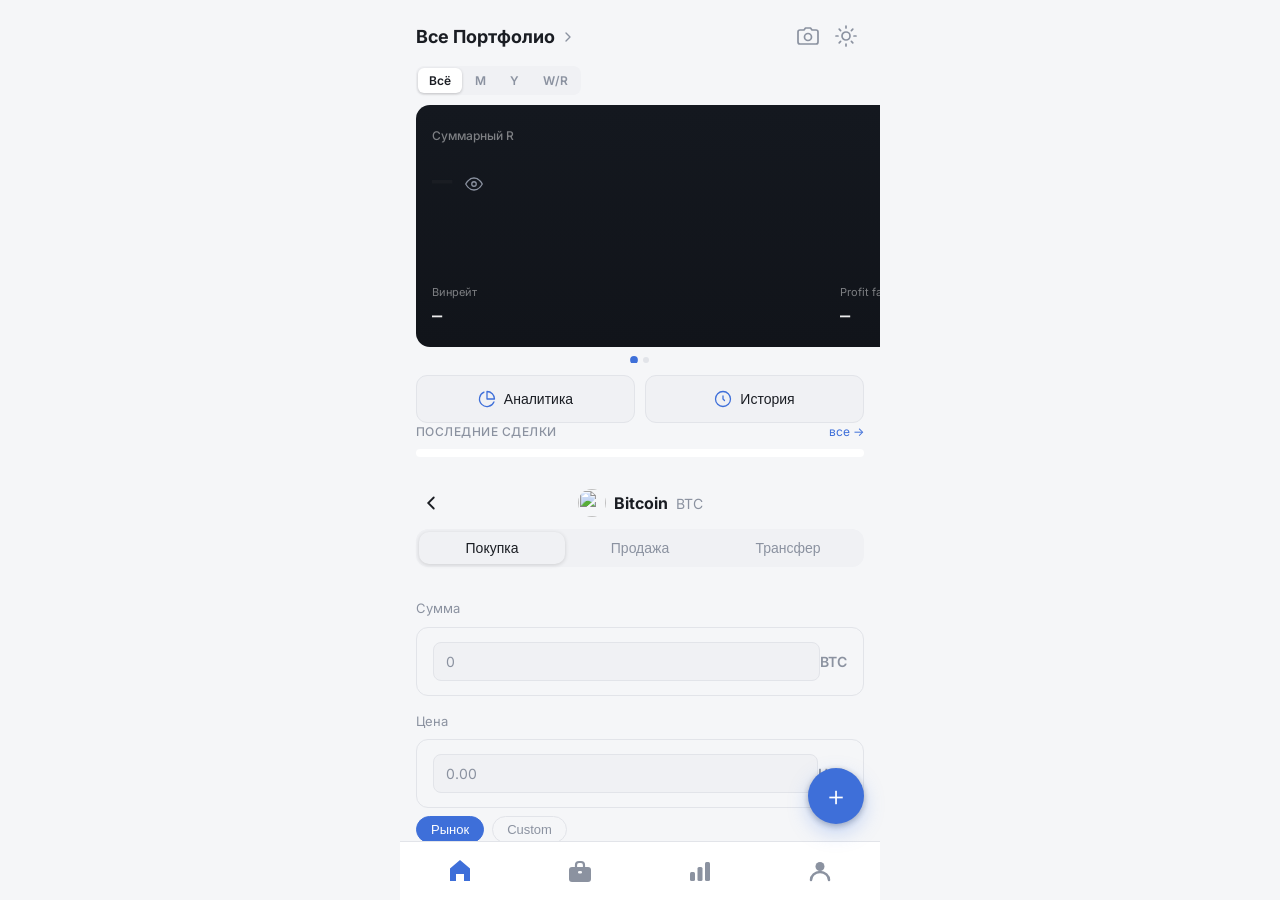
==== commit 1da57865: "fix: screen-add-asset через showScreen" ====
--- a/index.html
+++ b/index.html
@@ -27,7 +27,7 @@
 </script>
 <link rel="preconnect" href="https://fonts.googleapis.com">
 <link href="https://fonts.googleapis.com/css2?family=Inter:wght@400;500;600&family=JetBrains+Mono:wght@400;500;600&display=swap" rel="stylesheet">
-<link rel="stylesheet" href="styles.css?v=20260726m">
+<link rel="stylesheet" href="styles.css?v=20260726n">
 </head>
 <body>
 
@@ -270,7 +270,7 @@
 
     <!-- Модалка добавления монеты -->
     <!-- Экран добавления актива в спот портфель -->
-    <div class="screen hidden" id="screen-add-asset">
+    <div class="screen" id="screen-add-asset">
       <div class="add-asset-header">
         <button class="add-asset-back" id="add-asset-back">
           <svg width="22" height="22" viewBox="0 0 24 24" fill="none" stroke="currentColor" stroke-width="2" stroke-linecap="round"><polyline points="15 18 9 12 15 6"/></svg>
@@ -791,7 +791,7 @@
   </div>
 </div>
 
-<script src="script.js?v=20260726m"></script>
+<script src="script.js?v=20260726n"></script>
   <!-- Lightbox для скриншотов -->
   <div class="attachment-lightbox" id="attachment-lightbox">
     <button class="attachment-lightbox-close" id="attachment-lightbox-close">✕</button>
--- a/styles.css
+++ b/styles.css
@@ -2739,3 +2739,230 @@
   color: #CCC;
   flex-shrink: 0;
 }
+
+/* ============ Экран добавления актива (спот) ============ */
+
+#screen-add-asset {
+  background: var(--bg);
+  display: flex;
+  flex-direction: column;
+  height: 100%;
+  overflow-y: auto;
+}
+
+#screen-add-asset.hidden { display: none !important; }
+
+.add-asset-header {
+  display: flex;
+  align-items: center;
+  justify-content: center;
+  padding: 16px 16px 12px;
+  position: relative;
+}
+
+.add-asset-back {
+  position: absolute;
+  left: 16px;
+  background: none;
+  border: none;
+  color: var(--text);
+  cursor: pointer;
+  display: flex;
+  align-items: center;
+  padding: 4px;
+}
+
+.add-asset-header-coin {
+  display: flex;
+  align-items: center;
+  gap: 8px;
+}
+
+.add-asset-coin-icon {
+  width: 28px;
+  height: 28px;
+  border-radius: 50%;
+  object-fit: contain;
+}
+
+.add-asset-coin-placeholder {
+  width: 28px;
+  height: 28px;
+  border-radius: 50%;
+  display: none;
+  align-items: center;
+  justify-content: center;
+  font-size: 11px;
+  font-weight: 700;
+  color: #fff;
+}
+
+.add-asset-coin-name {
+  font-size: 16px;
+  font-weight: 700;
+  color: var(--text);
+}
+
+.add-asset-coin-ticker {
+  font-size: 14px;
+  color: var(--text-muted);
+  font-weight: 400;
+}
+
+/* Табы */
+.add-asset-tabs {
+  display: flex;
+  margin: 0 16px 16px;
+  background: var(--surface-2);
+  border-radius: 12px;
+  padding: 3px;
+  gap: 2px;
+}
+
+.add-asset-tab {
+  flex: 1;
+  padding: 8px 4px;
+  border: none;
+  background: transparent;
+  border-radius: 10px;
+  font-size: 14px;
+  font-weight: 500;
+  color: var(--text-muted);
+  cursor: pointer;
+  transition: background 0.15s, color 0.15s;
+}
+
+.add-asset-tab.active {
+  background: var(--surface-1);
+  color: var(--text);
+  box-shadow: 0 1px 4px rgba(0,0,0,0.15);
+}
+
+/* Тело формы */
+.add-asset-body {
+  flex: 1;
+  padding: 0 16px;
+}
+
+.add-asset-field-label {
+  font-size: 13px;
+  color: var(--text-muted);
+  margin-bottom: 8px;
+  margin-top: 16px;
+}
+
+.add-asset-input-row {
+  display: flex;
+  align-items: center;
+  border: 1.5px solid var(--border);
+  border-radius: 12px;
+  padding: 14px 16px;
+  background: var(--surface-1);
+}
+
+.add-asset-input {
+  flex: 1;
+  border: none;
+  background: transparent;
+  font-size: 18px;
+  color: var(--text);
+  outline: none;
+  font-family: var(--font-mono);
+  min-width: 0;
+}
+
+.add-asset-input::placeholder { color: var(--text-muted); }
+
+.add-asset-input-unit {
+  font-size: 14px;
+  font-weight: 600;
+  color: var(--text-muted);
+  flex-shrink: 0;
+}
+
+/* Рынок / Custom */
+.add-asset-price-toggle {
+  display: flex;
+  gap: 8px;
+  margin-top: 8px;
+}
+
+.add-asset-price-btn {
+  padding: 5px 14px;
+  border-radius: 20px;
+  border: 1.5px solid var(--border);
+  background: transparent;
+  font-size: 13px;
+  color: var(--text-muted);
+  cursor: pointer;
+  transition: all 0.15s;
+}
+
+.add-asset-price-btn.active {
+  background: var(--accent);
+  border-color: var(--accent);
+  color: #fff;
+}
+
+/* Дата/время карточка */
+.add-asset-rows-card {
+  margin-top: 16px;
+  background: var(--surface-2);
+  border-radius: 14px;
+  overflow: hidden;
+}
+
+.add-asset-row-item {
+  display: flex;
+  align-items: center;
+  padding: 15px 16px;
+  cursor: pointer;
+  position: relative;
+  border-bottom: 1px solid var(--border);
+}
+
+.add-asset-row-item:last-child { border-bottom: none; }
+
+.add-asset-row-label {
+  font-size: 15px;
+  font-weight: 500;
+  color: var(--text);
+  flex: 1;
+}
+
+.add-asset-row-right {
+  display: flex;
+  align-items: center;
+  gap: 6px;
+  color: var(--text-muted);
+  font-size: 14px;
+}
+
+.add-asset-date-hidden {
+  position: absolute;
+  inset: 0;
+  opacity: 0;
+  cursor: pointer;
+  width: 100%;
+}
+
+/* Кнопка внизу */
+.add-asset-footer {
+  padding: 16px;
+  padding-bottom: calc(16px + env(safe-area-inset-bottom));
+}
+
+.add-asset-submit {
+  width: 100%;
+  padding: 17px;
+  background: var(--accent);
+  border: none;
+  border-radius: 14px;
+  font-size: 16px;
+  font-weight: 600;
+  color: #fff;
+  cursor: pointer;
+  transition: opacity 0.15s;
+}
+
+.add-asset-submit:hover { opacity: 0.9; }
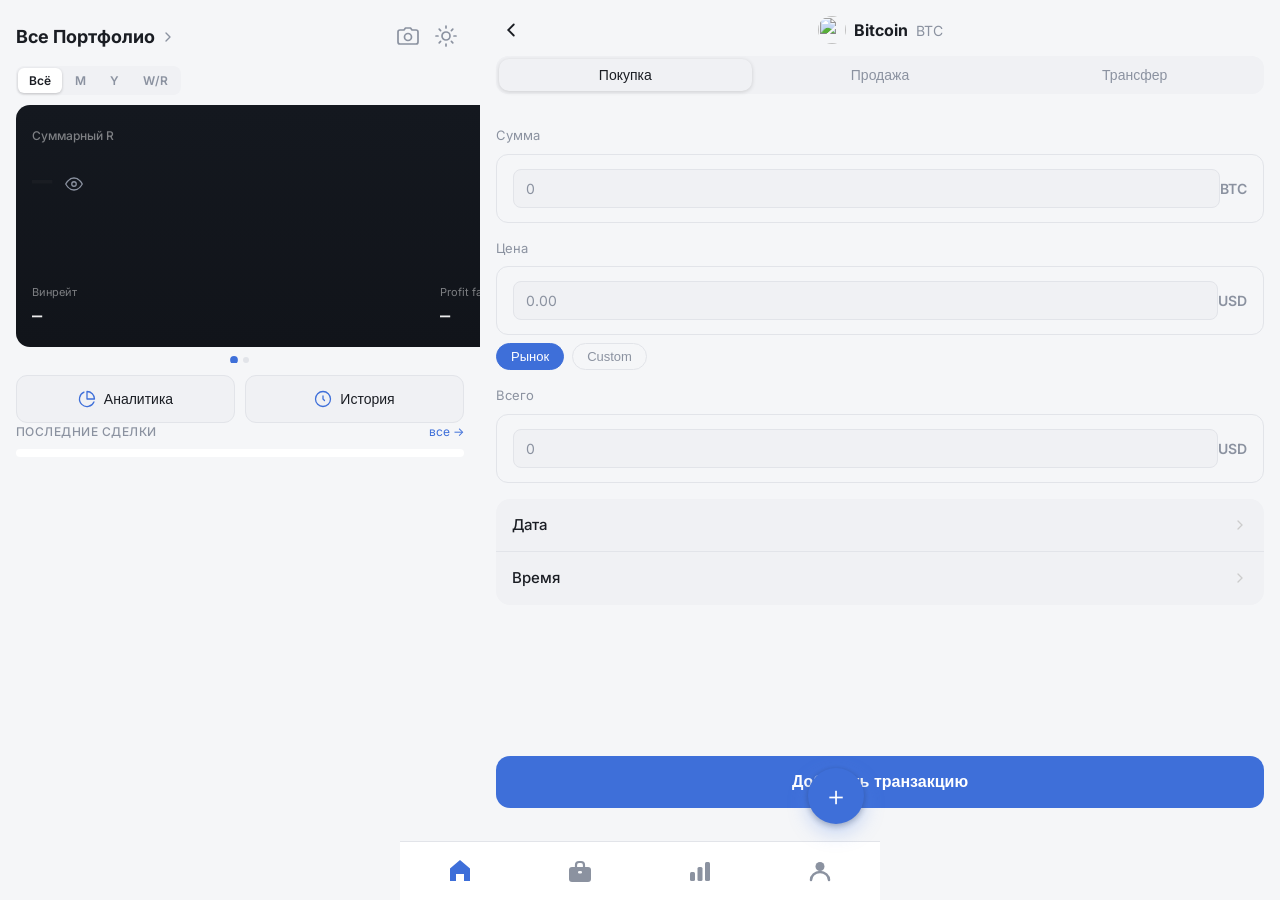
==== commit 1f7d9d32: "fix: screen-add-asset на верхний уровень" ====
--- a/index.html
+++ b/index.html
@@ -27,7 +27,7 @@
 </script>
 <link rel="preconnect" href="https://fonts.googleapis.com">
 <link href="https://fonts.googleapis.com/css2?family=Inter:wght@400;500;600&family=JetBrains+Mono:wght@400;500;600&display=swap" rel="stylesheet">
-<link rel="stylesheet" href="styles.css?v=20260726n">
+<link rel="stylesheet" href="styles.css?v=20260726o">
 </head>
 <body>
 
@@ -270,79 +270,7 @@
 
     <!-- Модалка добавления монеты -->
     <!-- Экран добавления актива в спот портфель -->
-    <div class="screen" id="screen-add-asset">
-      <div class="add-asset-header">
-        <button class="add-asset-back" id="add-asset-back">
-          <svg width="22" height="22" viewBox="0 0 24 24" fill="none" stroke="currentColor" stroke-width="2" stroke-linecap="round"><polyline points="15 18 9 12 15 6"/></svg>
-        </button>
-        <div class="add-asset-header-coin">
-          <img class="add-asset-coin-icon" id="add-asset-coin-icon" src="" alt="">
-          <div class="add-asset-coin-placeholder" id="add-asset-coin-placeholder"></div>
-          <span class="add-asset-coin-name" id="add-asset-coin-name">Bitcoin</span>
-          <span class="add-asset-coin-ticker" id="add-asset-coin-ticker">BTC</span>
-        </div>
-      </div>
-
-      <!-- Табы Покупка / Продажа -->
-      <div class="add-asset-tabs">
-        <button class="add-asset-tab active" data-type="buy">Покупка</button>
-        <button class="add-asset-tab" data-type="sell">Продажа</button>
-        <button class="add-asset-tab" data-type="transfer">Трансфер</button>
-      </div>
-
-      <div class="add-asset-body">
-        <!-- Сумма -->
-        <div class="add-asset-field-label">Сумма</div>
-        <div class="add-asset-input-row">
-          <input type="number" id="portfolio-amount-input" class="add-asset-input" placeholder="0" step="any">
-          <span class="add-asset-input-unit" id="add-asset-unit">BTC</span>
-        </div>
-
-        <!-- Цена -->
-        <div class="add-asset-field-label">Цена</div>
-        <div class="add-asset-input-row">
-          <input type="number" id="portfolio-price-input" class="add-asset-input" placeholder="0.00" step="any">
-          <span class="add-asset-input-unit">USD</span>
-        </div>
-        <div class="add-asset-price-toggle">
-          <button class="add-asset-price-btn active" id="add-asset-market-btn">Рынок</button>
-          <button class="add-asset-price-btn" id="add-asset-custom-btn">Custom</button>
-        </div>
-
-        <!-- Всего -->
-        <div class="add-asset-field-label">Всего</div>
-        <div class="add-asset-input-row">
-          <input type="number" id="portfolio-total-input" class="add-asset-input" placeholder="0" step="any">
-          <span class="add-asset-input-unit">USD</span>
-        </div>
-
-        <!-- Дата -->
-        <div class="add-asset-rows-card">
-          <div class="add-asset-row-item">
-            <span class="add-asset-row-label">Дата</span>
-            <div class="add-asset-row-right">
-              <span id="add-asset-date-display"></span>
-              <svg width="16" height="16" viewBox="0 0 24 24" fill="none" stroke="#ccc" stroke-width="2" stroke-linecap="round"><polyline points="9 18 15 12 9 6"/></svg>
-            </div>
-            <input type="date" id="portfolio-date-input" class="add-asset-date-hidden">
-          </div>
-          <div class="add-asset-row-item">
-            <span class="add-asset-row-label">Время</span>
-            <div class="add-asset-row-right">
-              <span id="add-asset-time-display"></span>
-              <svg width="16" height="16" viewBox="0 0 24 24" fill="none" stroke="#ccc" stroke-width="2" stroke-linecap="round"><polyline points="9 18 15 12 9 6"/></svg>
-            </div>
-            <input type="time" id="portfolio-time-input" class="add-asset-date-hidden">
-          </div>
-        </div>
-      </div>
-
-      <div class="add-asset-footer">
-        <button class="add-asset-submit" id="portfolio-modal-submit">Добавить транзакцию</button>
-      </div>
-
-      <input type="hidden" id="portfolio-symbol-input">
-    </div>
+
 
     <div class="section hidden" id="dash-empty-state">
       <div class="empty-state">
@@ -791,11 +719,87 @@
   </div>
 </div>
 
-<script src="script.js?v=20260726n"></script>
+<script src="script.js?v=20260726o"></script>
   <!-- Lightbox для скриншотов -->
   <div class="attachment-lightbox" id="attachment-lightbox">
     <button class="attachment-lightbox-close" id="attachment-lightbox-close">✕</button>
     <img id="attachment-lightbox-img" src="" alt="">
   </div>
+
+  <!-- Экран добавления актива (спот) -->
+  <div class="screen" id="screen-add-asset">
+      <div class="add-asset-header">
+        <button class="add-asset-back" id="add-asset-back">
+          <svg width="22" height="22" viewBox="0 0 24 24" fill="none" stroke="currentColor" stroke-width="2" stroke-linecap="round"><polyline points="15 18 9 12 15 6"/></svg>
+        </button>
+        <div class="add-asset-header-coin">
+          <img class="add-asset-coin-icon" id="add-asset-coin-icon" src="" alt="">
+          <div class="add-asset-coin-placeholder" id="add-asset-coin-placeholder"></div>
+          <span class="add-asset-coin-name" id="add-asset-coin-name">Bitcoin</span>
+          <span class="add-asset-coin-ticker" id="add-asset-coin-ticker">BTC</span>
+        </div>
+      </div>
+
+      <!-- Табы Покупка / Продажа -->
+      <div class="add-asset-tabs">
+        <button class="add-asset-tab active" data-type="buy">Покупка</button>
+        <button class="add-asset-tab" data-type="sell">Продажа</button>
+        <button class="add-asset-tab" data-type="transfer">Трансфер</button>
+      </div>
+
+      <div class="add-asset-body">
+        <!-- Сумма -->
+        <div class="add-asset-field-label">Сумма</div>
+        <div class="add-asset-input-row">
+          <input type="number" id="portfolio-amount-input" class="add-asset-input" placeholder="0" step="any">
+          <span class="add-asset-input-unit" id="add-asset-unit">BTC</span>
+        </div>
+
+        <!-- Цена -->
+        <div class="add-asset-field-label">Цена</div>
+        <div class="add-asset-input-row">
+          <input type="number" id="portfolio-price-input" class="add-asset-input" placeholder="0.00" step="any">
+          <span class="add-asset-input-unit">USD</span>
+        </div>
+        <div class="add-asset-price-toggle">
+          <button class="add-asset-price-btn active" id="add-asset-market-btn">Рынок</button>
+          <button class="add-asset-price-btn" id="add-asset-custom-btn">Custom</button>
+        </div>
+
+        <!-- Всего -->
+        <div class="add-asset-field-label">Всего</div>
+        <div class="add-asset-input-row">
+          <input type="number" id="portfolio-total-input" class="add-asset-input" placeholder="0" step="any">
+          <span class="add-asset-input-unit">USD</span>
+        </div>
+
+        <!-- Дата -->
+        <div class="add-asset-rows-card">
+          <div class="add-asset-row-item">
+            <span class="add-asset-row-label">Дата</span>
+            <div class="add-asset-row-right">
+              <span id="add-asset-date-display"></span>
+              <svg width="16" height="16" viewBox="0 0 24 24" fill="none" stroke="#ccc" stroke-width="2" stroke-linecap="round"><polyline points="9 18 15 12 9 6"/></svg>
+            </div>
+            <input type="date" id="portfolio-date-input" class="add-asset-date-hidden">
+          </div>
+          <div class="add-asset-row-item">
+            <span class="add-asset-row-label">Время</span>
+            <div class="add-asset-row-right">
+              <span id="add-asset-time-display"></span>
+              <svg width="16" height="16" viewBox="0 0 24 24" fill="none" stroke="#ccc" stroke-width="2" stroke-linecap="round"><polyline points="9 18 15 12 9 6"/></svg>
+            </div>
+            <input type="time" id="portfolio-time-input" class="add-asset-date-hidden">
+          </div>
+        </div>
+      </div>
+
+      <div class="add-asset-footer">
+        <button class="add-asset-submit" id="portfolio-modal-submit">Добавить транзакцию</button>
+      </div>
+
+      <input type="hidden" id="portfolio-symbol-input">
+    </div>
+
 </body>
 </html>
--- a/styles.css
+++ b/styles.css
@@ -2750,7 +2750,7 @@
   overflow-y: auto;
 }
 
-#screen-add-asset.hidden { display: none !important; }
+
 
 .add-asset-header {
   display: flex;
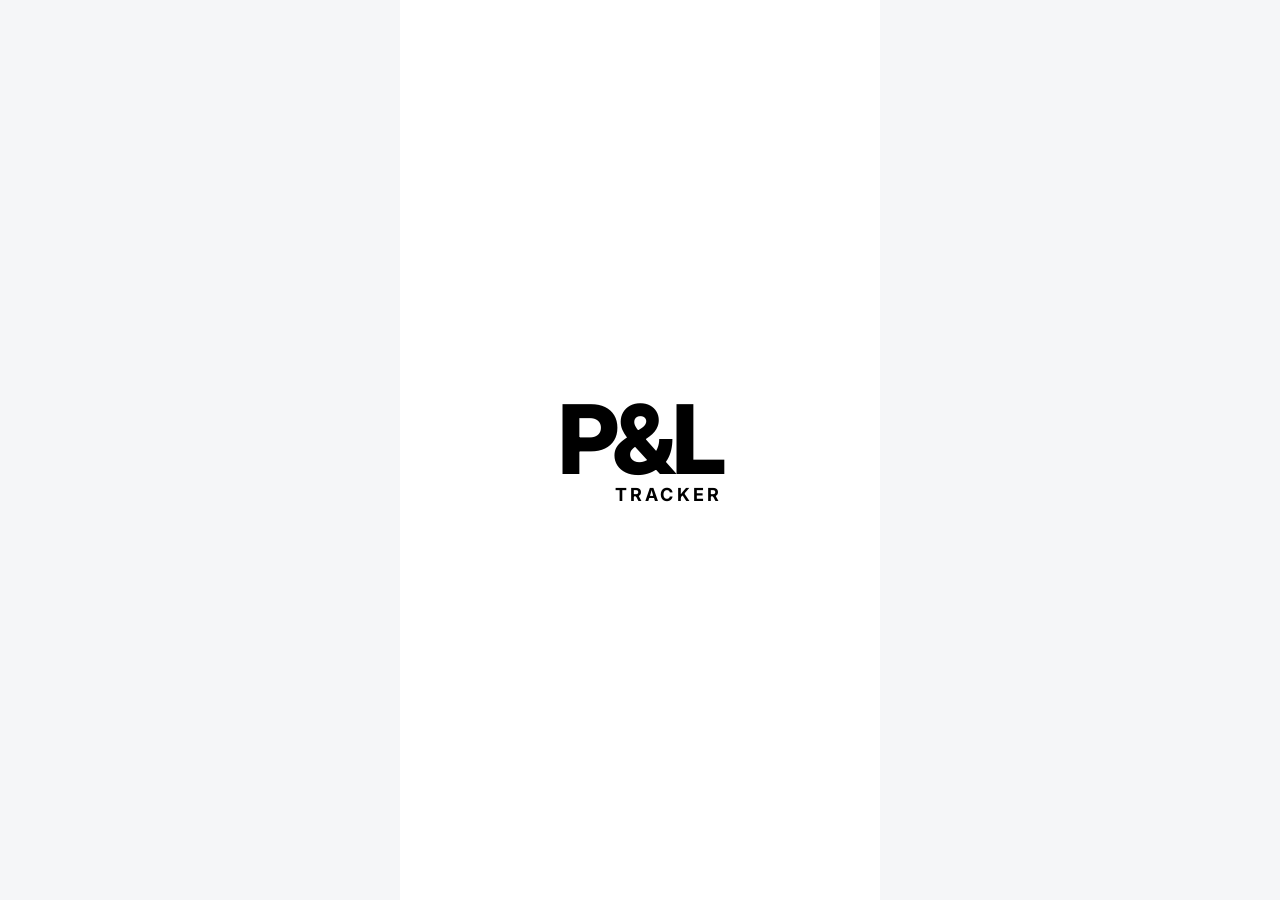
==== commit d8ac67e7: "feat: unit badge, комиссия и заметки в форме актива" ====
--- a/index.html
+++ b/index.html
@@ -27,7 +27,7 @@
 </script>
 <link rel="preconnect" href="https://fonts.googleapis.com">
 <link href="https://fonts.googleapis.com/css2?family=Inter:wght@400;500;600&family=JetBrains+Mono:wght@400;500;600&display=swap" rel="stylesheet">
-<link rel="stylesheet" href="styles.css?v=20260726o">
+<link rel="stylesheet" href="styles.css?v=20260726s">
 </head>
 <body>
 
@@ -719,7 +719,7 @@
   </div>
 </div>
 
-<script src="script.js?v=20260726o"></script>
+<script src="script.js?v=20260726s"></script>
   <!-- Lightbox для скриншотов -->
   <div class="attachment-lightbox" id="attachment-lightbox">
     <button class="attachment-lightbox-close" id="attachment-lightbox-close">✕</button>
@@ -752,14 +752,14 @@
         <div class="add-asset-field-label">Сумма</div>
         <div class="add-asset-input-row">
           <input type="number" id="portfolio-amount-input" class="add-asset-input" placeholder="0" step="any">
-          <span class="add-asset-input-unit" id="add-asset-unit">BTC</span>
+          <span class="add-asset-unit-badge" id="add-asset-unit">BTC</span>
         </div>
 
         <!-- Цена -->
         <div class="add-asset-field-label">Цена</div>
         <div class="add-asset-input-row">
           <input type="number" id="portfolio-price-input" class="add-asset-input" placeholder="0.00" step="any">
-          <span class="add-asset-input-unit">USD</span>
+          <span class="add-asset-unit-badge">USD</span>
         </div>
         <div class="add-asset-price-toggle">
           <button class="add-asset-price-btn active" id="add-asset-market-btn">Рынок</button>
@@ -770,12 +770,12 @@
         <div class="add-asset-field-label">Всего</div>
         <div class="add-asset-input-row">
           <input type="number" id="portfolio-total-input" class="add-asset-input" placeholder="0" step="any">
-          <span class="add-asset-input-unit">USD</span>
-        </div>
-
-        <!-- Дата -->
+          <span class="add-asset-unit-badge">USD</span>
+        </div>
+
+        <!-- Дата / Время / Комиссия / Заметки -->
         <div class="add-asset-rows-card">
-          <div class="add-asset-row-item">
+          <div class="add-asset-row-item" onclick="document.getElementById('portfolio-date-input').showPicker?.() || document.getElementById('portfolio-date-input').click()">
             <span class="add-asset-row-label">Дата</span>
             <div class="add-asset-row-right">
               <span id="add-asset-date-display"></span>
@@ -783,7 +783,7 @@
             </div>
             <input type="date" id="portfolio-date-input" class="add-asset-date-hidden">
           </div>
-          <div class="add-asset-row-item">
+          <div class="add-asset-row-item" onclick="document.getElementById('portfolio-time-input').showPicker?.() || document.getElementById('portfolio-time-input').click()">
             <span class="add-asset-row-label">Время</span>
             <div class="add-asset-row-right">
               <span id="add-asset-time-display"></span>
@@ -791,6 +791,29 @@
             </div>
             <input type="time" id="portfolio-time-input" class="add-asset-date-hidden">
           </div>
+          <div class="add-asset-row-item" id="add-asset-commission-row">
+            <span class="add-asset-row-label">Комиссия</span>
+            <div class="add-asset-row-right">
+              <span id="add-asset-commission-display" style="color:var(--text-muted);font-size:13px;"></span>
+              <svg width="16" height="16" viewBox="0 0 24 24" fill="none" stroke="#ccc" stroke-width="2" stroke-linecap="round"><polyline points="9 18 15 12 9 6"/></svg>
+            </div>
+          </div>
+          <div class="add-asset-row-item" id="add-asset-notes-row">
+            <span class="add-asset-row-label">Заметки</span>
+            <div class="add-asset-row-right">
+              <span id="add-asset-notes-display" style="color:var(--text-muted);font-size:13px;max-width:160px;overflow:hidden;text-overflow:ellipsis;white-space:nowrap;"></span>
+              <svg width="16" height="16" viewBox="0 0 24 24" fill="none" stroke="#ccc" stroke-width="2" stroke-linecap="round"><polyline points="9 18 15 12 9 6"/></svg>
+            </div>
+          </div>
+        </div>
+
+        <!-- Инлайн поля для комиссии и заметок (раскрываются при тапе) -->
+        <div class="add-asset-inline-field hidden" id="commission-field">
+          <input type="number" class="add-asset-input" id="portfolio-commission-input" placeholder="0.00" step="any">
+          <span class="add-asset-unit-badge">USD</span>
+        </div>
+        <div class="add-asset-inline-field hidden" id="notes-field">
+          <textarea id="portfolio-notes-input" class="add-asset-notes-input" placeholder="Добавить заметку..."></textarea>
         </div>
       </div>
 
--- a/styles.css
+++ b/styles.css
@@ -2743,11 +2743,17 @@
 /* ============ Экран добавления актива (спот) ============ */
 
 #screen-add-asset {
+  position: fixed;
+  inset: 0;
   background: var(--bg);
-  display: flex;
+  display: none;
   flex-direction: column;
-  height: 100%;
+  z-index: 999999;
   overflow-y: auto;
+}
+
+#screen-add-asset.visible {
+  display: flex;
 }
 
 
